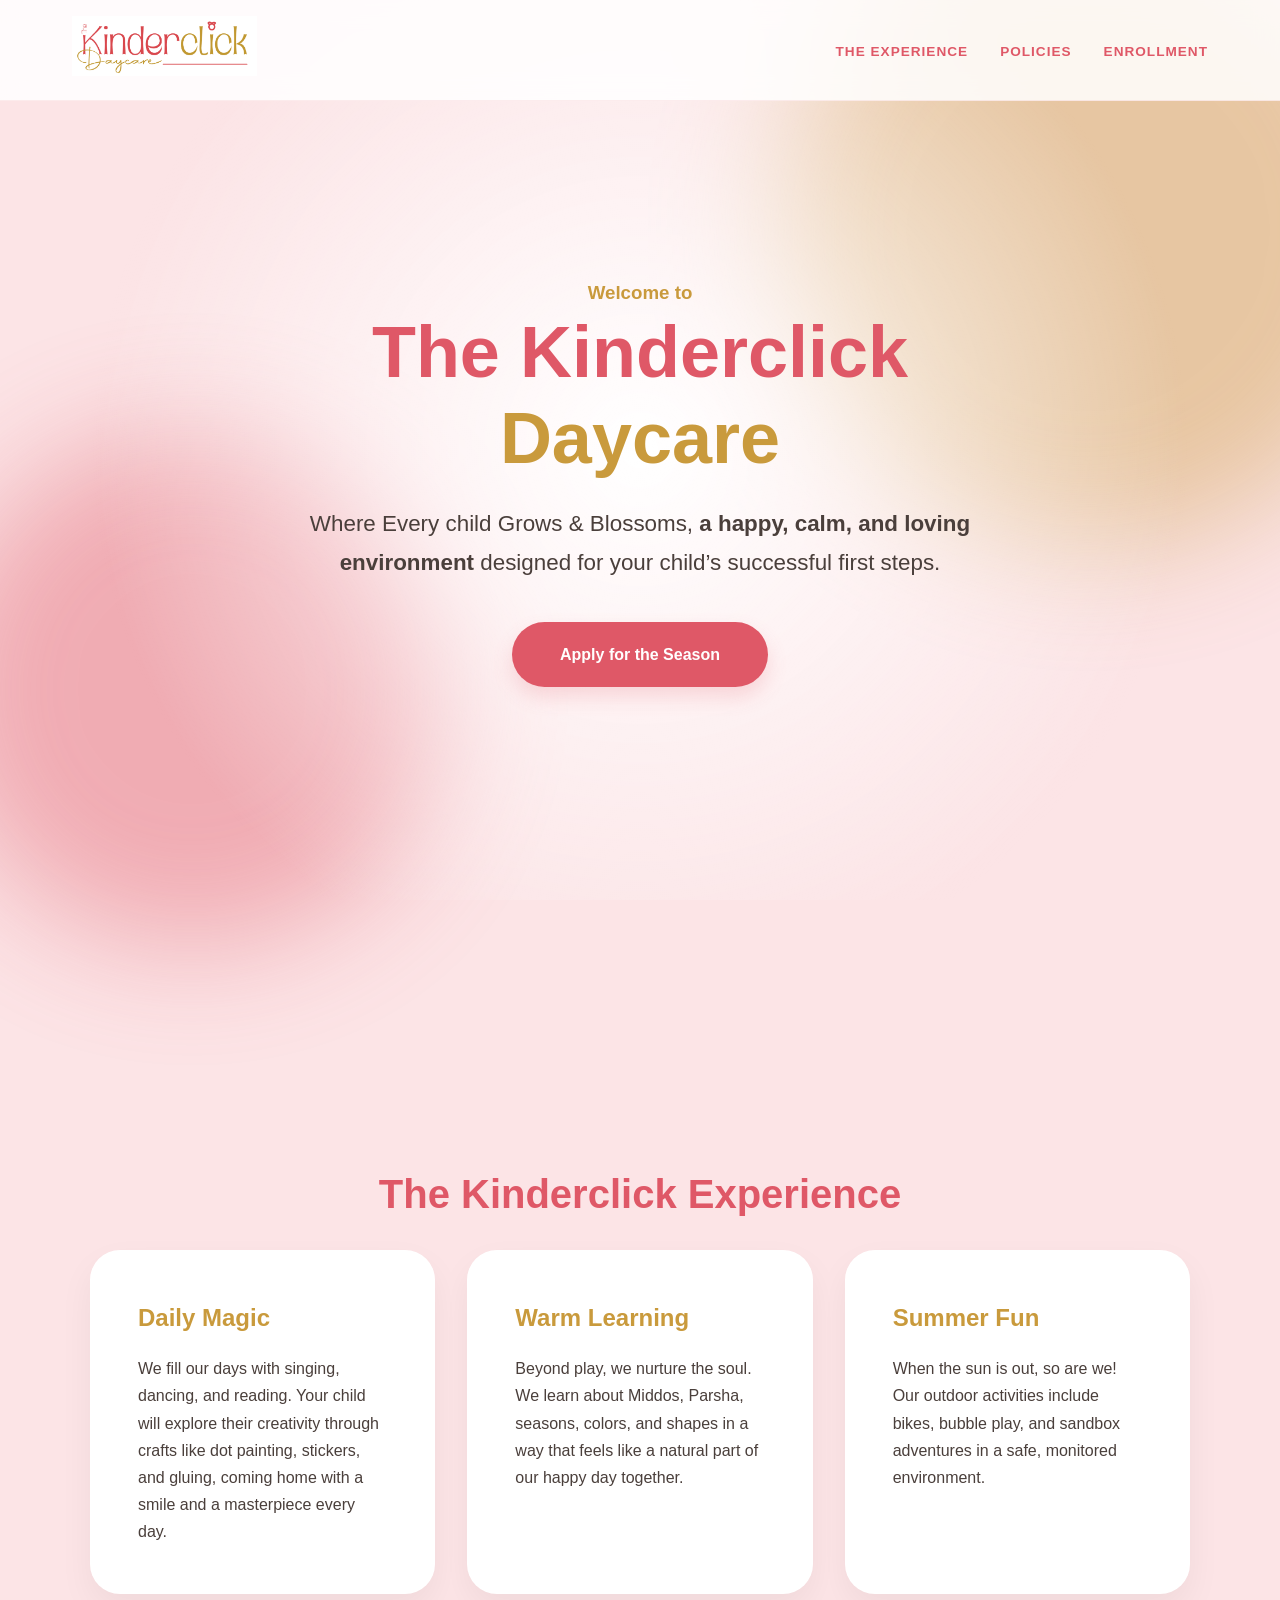
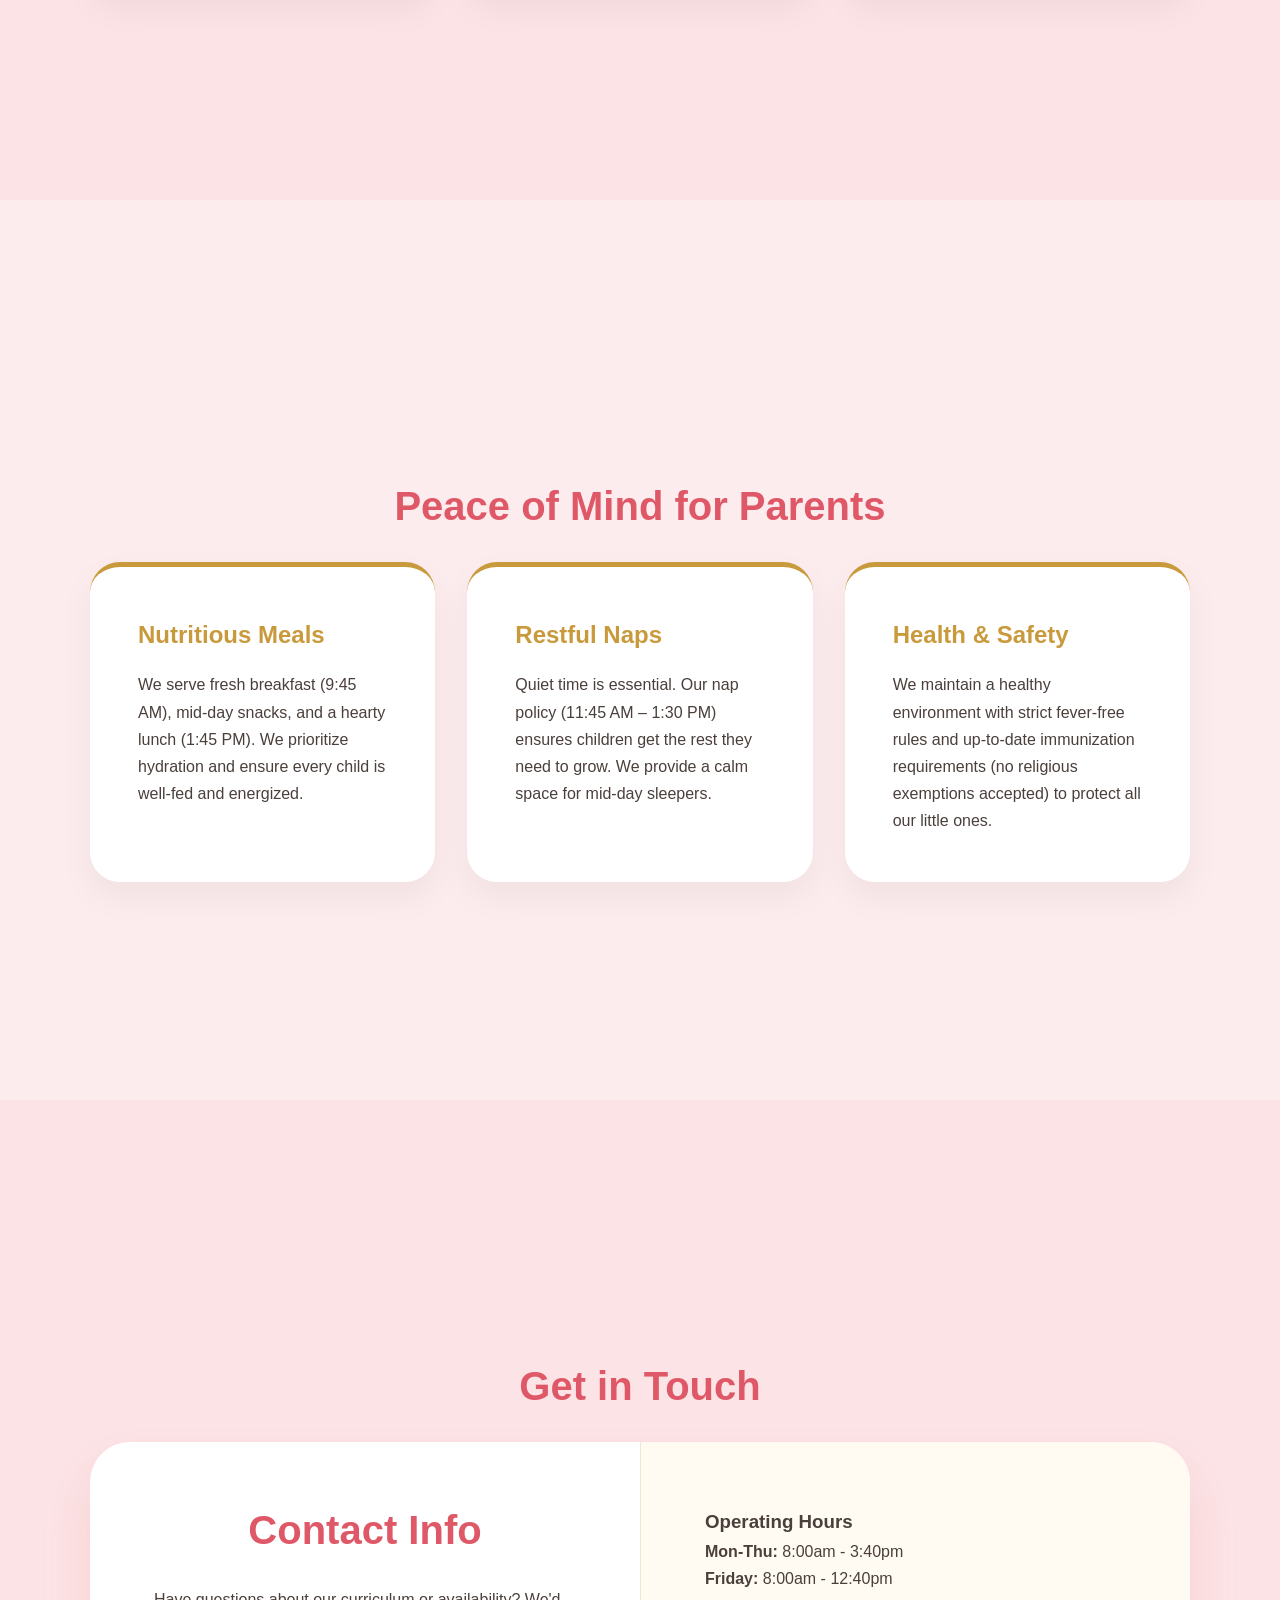
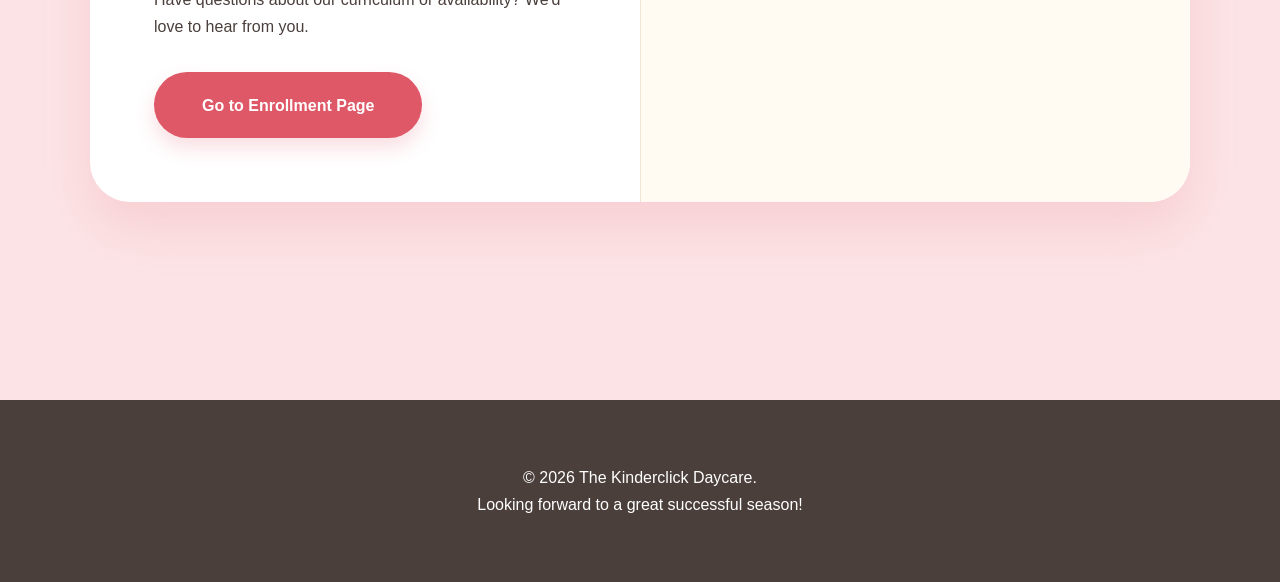
==== index.html @ 05bedb03 "Refactor index.html with logo animation and styles" ====
<!DOCTYPE html>
<html lang="en">
<head>
    <meta charset="UTF-8">
    <meta name="viewport" content="width=device-width, initial-scale=1.0">
    <title>The Kinderclick Daycare | Where Every Child Blossoms</title>
    <link rel="icon" type="image/png" href="favicon.png">
    <style>
        :root {
            --primary-pink: #fce4e6;
            --accent-red: #df5867;
            --brand-gold: #c99a3c;
            --deep-brown: #4a3f3b;
            --white: #ffffff;
            --glass: rgba(255, 255, 255, 0.85);
        }

        * {
            box-sizing: border-box;
            margin: 0;
            padding: 0;
            font-family: 'Segoe UI', Tahoma, Geneva, Verdana, sans-serif;
        }

        html { scroll-behavior: smooth; }

        body {
            background-color: var(--primary-pink);
            color: var(--deep-brown);
            line-height: 1.7;
        }

        .bg-ornament {
            position: fixed;
            z-index: -1;
            opacity: 0.4;
            filter: blur(60px);
        }
        .ornament-1 { width: 50vw; height: 50vw; background: var(--brand-gold); top: -10%; right: -10%; border-radius: 50%; }
        .ornament-2 { width: 40vw; height: 40vw; background: var(--accent-red); bottom: -5%; left: -5%; border-radius: 50%; }

        header {
            position: fixed;
            top: 0;
            width: 100%;
            background: var(--glass);
            backdrop-filter: blur(12px);
            z-index: 1000;
            border-bottom: 1px solid rgba(223, 88, 103, 0.1);
        }

        .nav-content {
            max-width: 1200px;
            margin: 0 auto;
            padding: 1rem 2rem;
            display: flex;
            justify-content: space-between;
            align-items: center;
        }

        /* --- LOGO ANIMATION --- */
        .logo-placeholder img { 
            height: 60px; 
            /* Applies the continuous floating animation */
            animation: gentleFloat 4s ease-in-out infinite;
            transition: transform 0.3s ease;
        }

        /* Adds a playful little pop and tilt when hovered */
        .logo-placeholder img:hover {
            transform: scale(1.1) rotate(-5deg);
            /* Pauses the float animation while hovered so the transform takes over */
            animation-play-state: paused; 
        }

        /* Defines the floating movement */
        @keyframes gentleFloat {
            0% { transform: translateY(0px); }
            50% { transform: translateY(-6px); }
            100% { transform: translateY(0px); }
        }

        nav ul {
            display: flex;
            list-style: none;
            gap: 2rem;
        }

        nav a {
            text-decoration: none;
            color: var(--accent-red);
            font-weight: 700;
            font-size: 0.85rem;
            text-transform: uppercase;
            letter-spacing: 1px;
        }

        section {
            min-height: 100vh;
            padding: 8rem 2rem 4rem;
            display: flex;
            align-items: center;
        }

        .container {
            max-width: 1100px;
            margin: 0 auto;
            width: 100%;
        }

        h1, h2 { color: var(--accent-red); line-height: 1.2; }
        h1 { font-size: clamp(2.5rem, 7vw, 4.5rem); margin-bottom: 1.5rem; }
        h2 { font-size: 2.5rem; margin-bottom: 2rem; text-align: center; }
        
        .highlight { color: var(--brand-gold); }

        .hero { text-align: center; background: radial-gradient(circle, var(--white) 0%, transparent 70%); }
        .hero p { font-size: 1.4rem; max-width: 800px; margin: 0 auto 2.5rem; font-weight: 300; }

        .grid {
            display: grid;
            grid-template-columns: repeat(auto-fit, minmax(300px, 1fr));
            gap: 2rem;
        }

        .feature-card {
            background: var(--white);
            padding: 3rem;
            border-radius: 30px;
            box-shadow: 0 15px 35px rgba(0,0,0,0.05);
            transition: 0.3s;
        }

        .feature-card:hover { transform: translateY(-10px); }
        .feature-card h3 { color: var(--brand-gold); margin-bottom: 1rem; font-size: 1.5rem; }

        .contact-wrapper {
            background: var(--white);
            border-radius: 40px;
            overflow: hidden;
            display: grid;
            grid-template-columns: 1fr 1fr;
            box-shadow: 0 25px 50px rgba(223, 88, 103, 0.15);
        }

        .contact-info { padding: 4rem; }
        .schedule-side { background: #fffbf2; padding: 4rem; border-left: 1px solid #f0e6d2; }

        .btn {
            background: var(--accent-red);
            color: white;
            padding: 1.2rem 3rem;
            border-radius: 50px;
            text-decoration: none;
            font-weight: bold;
            display: inline-block;
            transition: 0.3s;
            border: none;
            cursor: pointer;
            box-shadow: 0 10px 20px rgba(223, 88, 103, 0.2);
        }

        .btn:hover { background: var(--brand-gold); transform: translateY(-3px); }

        footer { text-align: center; padding: 4rem; background: var(--deep-brown); color: white; }

        @media (max-width: 900px) {
            .contact-wrapper { grid-template-columns: 1fr; }
            section { padding-top: 6rem; }
        }
    </style>
</head>
<body>

    <div class="bg-ornament ornament-1"></div>
    <div class="bg-ornament ornament-2"></div>

    <header>
        <div class="nav-content">
            <div class="logo-placeholder">
                <img src="logo.png" alt="Kinderclick Logo">
            </div>
            <nav>
                <ul>
                    <li><a href="#about">The Experience</a></li>
                    <li><a href="#policies">Policies</a></li>
                    <li><a href="Full.html">Enrollment</a></li>
                </ul>
            </nav>
        </div>
    </header>

    <section class="hero">
        <div class="container">
            <h3><span class="highlight">Welcome to </span><br></h3><h1>The Kinderclick <br><span class="highlight">Daycare</span></h1>
            <p>Where Every child Grows & Blossoms, <strong>a happy, calm, and loving environment</strong> designed for your child’s successful first steps.</p>
            <a href="Full.html" class="btn">Apply for the Season</a>
        </div>
    </section>

    <section id="about">
        <div class="container">
            <h2>The Kinderclick Experience</h2>
            <div class="grid">
                <div class="feature-card">
                    <h3>Daily Magic</h3>
                    <p>We fill our days with singing, dancing, and reading. Your child will explore their creativity through crafts like dot painting, stickers, and gluing, coming home with a smile and a masterpiece every day.</p>
                </div>
                <div class="feature-card">
                    <h3>Warm Learning</h3>
                    <p>Beyond play, we nurture the soul. We learn about Middos, Parsha, seasons, colors, and shapes in a way that feels like a natural part of our happy day together.</p>
                </div>
                <div class="feature-card">
                    <h3>Summer Fun</h3>
                    <p>When the sun is out, so are we! Our outdoor activities include bikes, bubble play, and sandbox adventures in a safe, monitored environment.</p>
                </div>
            </div>
        </div>
    </section>

    <section id="policies" style="background: rgba(255,255,255,0.3);">
        <div class="container">
            <h2>Peace of Mind for Parents</h2>
            <div class="grid">
                <div class="feature-card" style="border-top: 5px solid var(--brand-gold);">
                    <h3>Nutritious Meals</h3>
                    <p>We serve fresh breakfast (9:45 AM), mid-day snacks, and a hearty lunch (1:45 PM). We prioritize hydration and ensure every child is well-fed and energized.</p>
                </div>
                <div class="feature-card" style="border-top: 5px solid var(--brand-gold);">
                    <h3>Restful Naps</h3>
                    <p>Quiet time is essential. Our nap policy (11:45 AM – 1:30 PM) ensures children get the rest they need to grow. We provide a calm space for mid-day sleepers.</p>
                </div>
                <div class="feature-card" style="border-top: 5px solid var(--brand-gold);">
                    <h3>Health & Safety</h3>
                    <p>We maintain a healthy environment with strict fever-free rules and up-to-date immunization requirements (no religious exemptions accepted) to protect all our little ones.</p>
                </div>
            </div>
        </div>
    </section>

    <section id="contact">
        <div class="container">
	    <h2>Get in Touch</h2>
            <div class="contact-wrapper">
                <div class="contact-info">
                    <h2>Contact Info</h2>
                    <p style="margin-bottom: 2rem;">Have questions about our curriculum or availability? We'd love to hear from you.</p>
                    <!-- <p><strong>Provider:</strong> Breindy Friedman</p>
                    <p><strong>Location:</strong> Please contact for address details.</p> -->
                    <p style="margin-top: 2rem;">
                        <a href="Full.html" class="btn">Go to Enrollment Page</a>
                    </p>
                </div>
                <div class="schedule-side">
                    <h3>Operating Hours</h3>
                    <p><strong>Mon-Thu:</strong> 8:00am - 3:40pm</p>
                    <p><strong>Friday:</strong> 8:00am - 12:40pm</p>
                    
                    <!-- <div style="margin-top: 3rem; border-top: 2px dashed var(--primary-pink); padding-top: 2rem;">
                        <h3>Registration Links</h3>
                        <p style="font-size: 0.9rem; margin-bottom: 1.5rem;">Ready to join? You can download our full policy handbook or proceed to our digital enrollment portal.</p>
                        <a href="OCFS-LDSS-0792.pdf" download="Kinderclick_Enrollment.pdf" class="btn" style="background: var(--brand-gold); padding: 0.8rem 1.5rem;">Download PDF</a> -->
                    </div>
                </div>
            </div>
        </div>
    </section>

    <footer>
        <p>&copy; 2026 The Kinderclick Daycare. <br>Looking forward to a great successful season!</p>
    </footer>
</body>
</html>
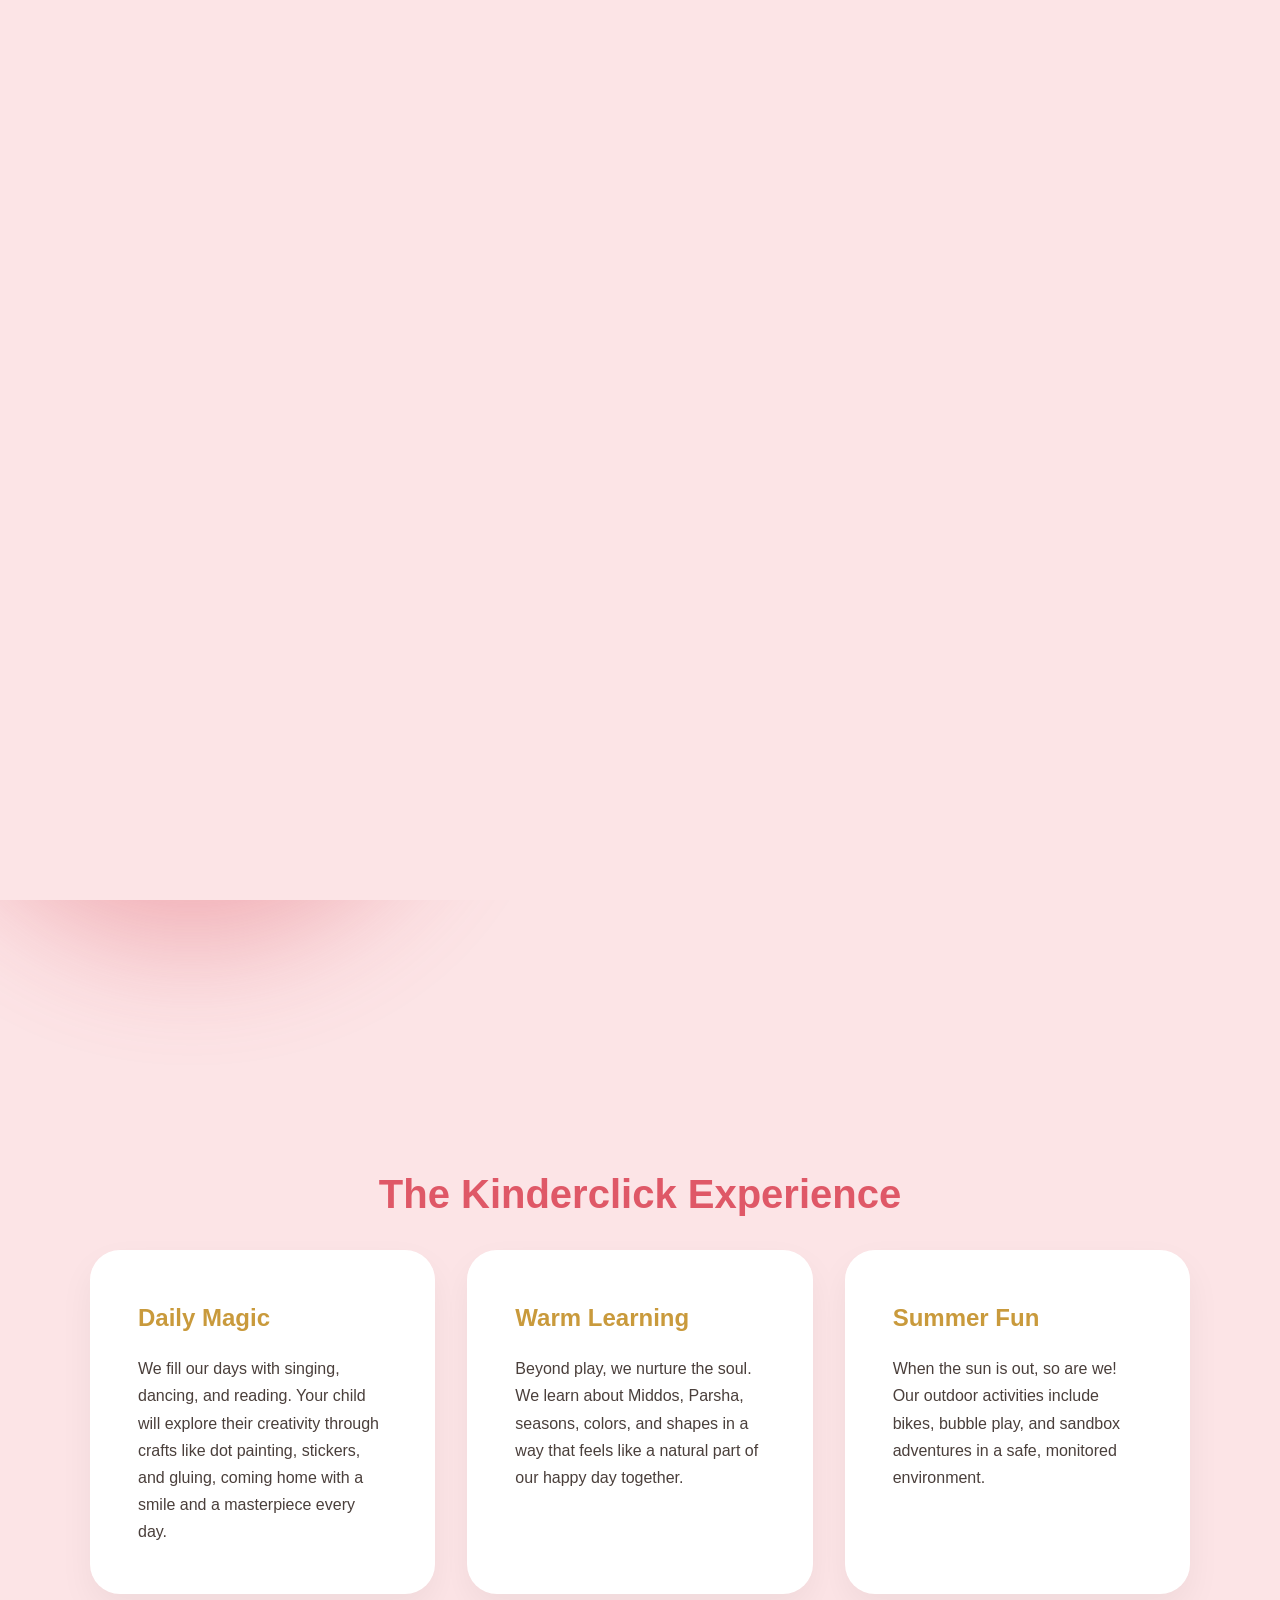
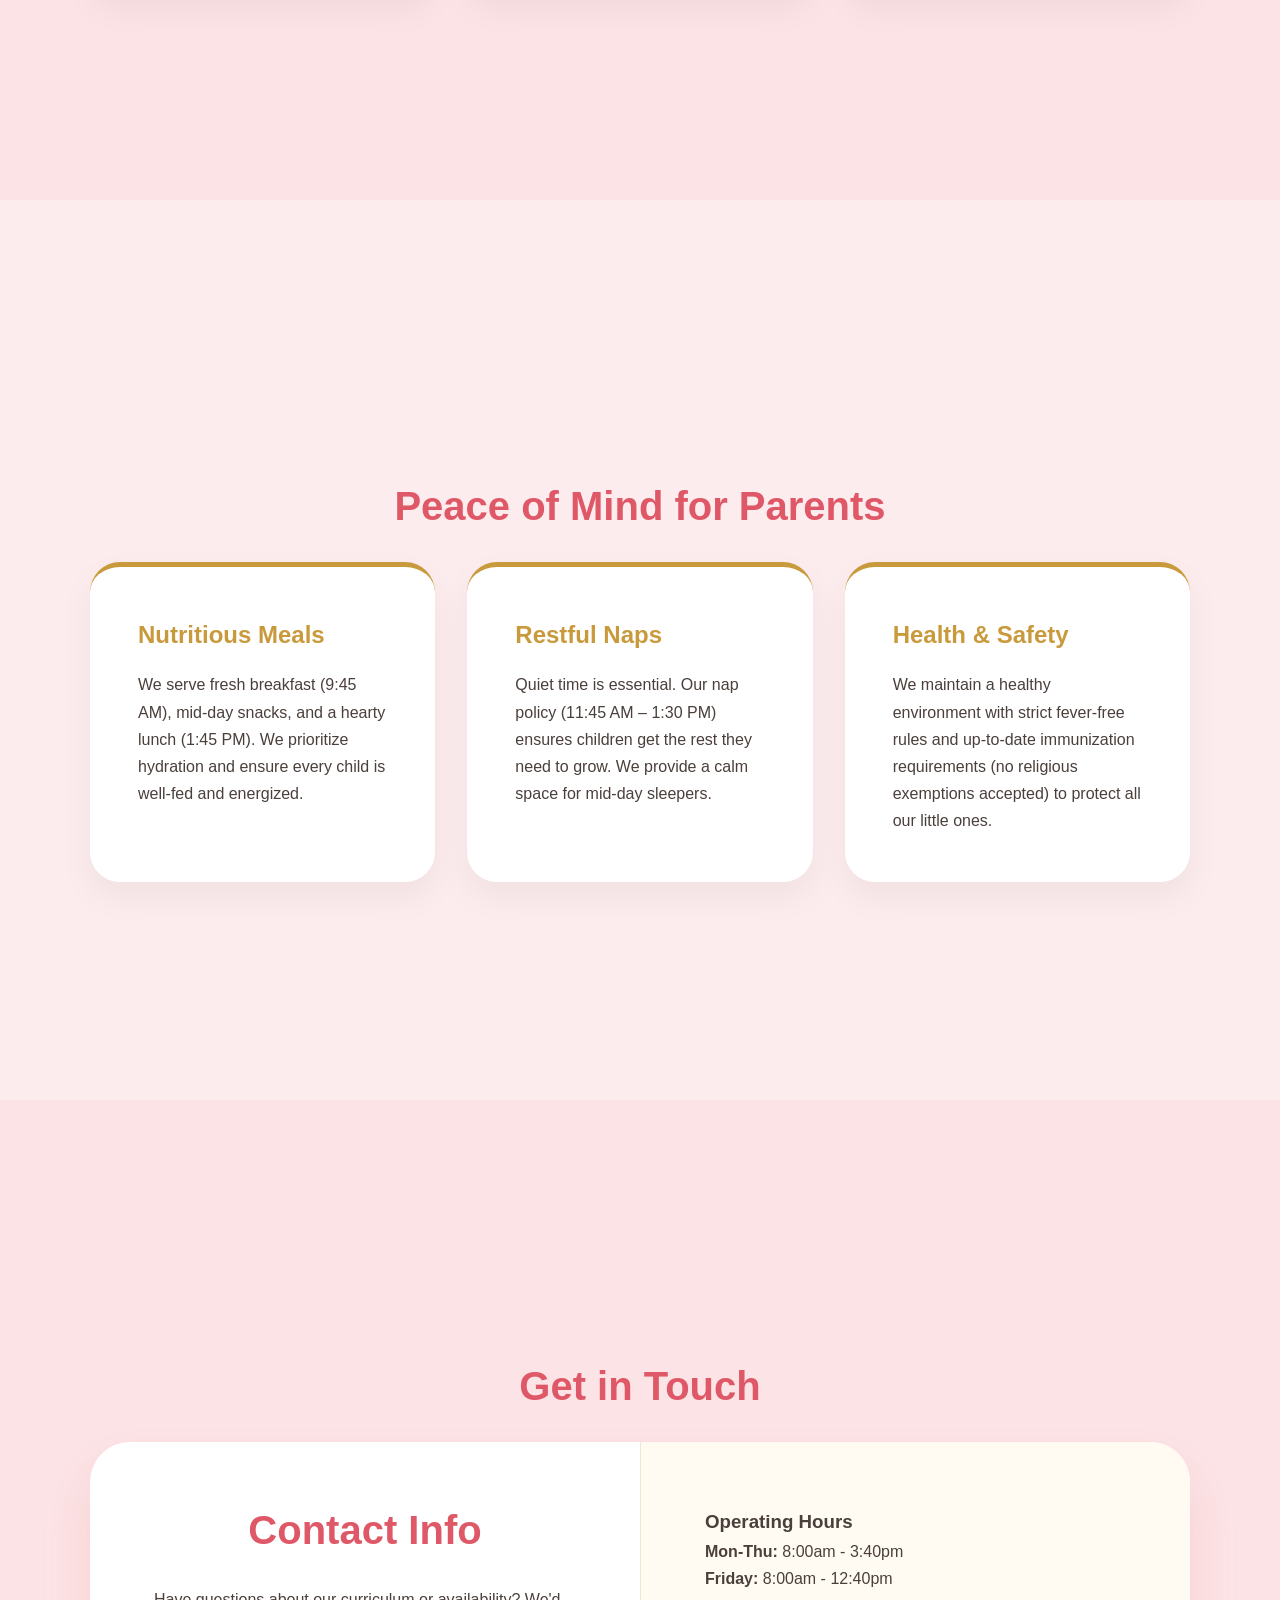
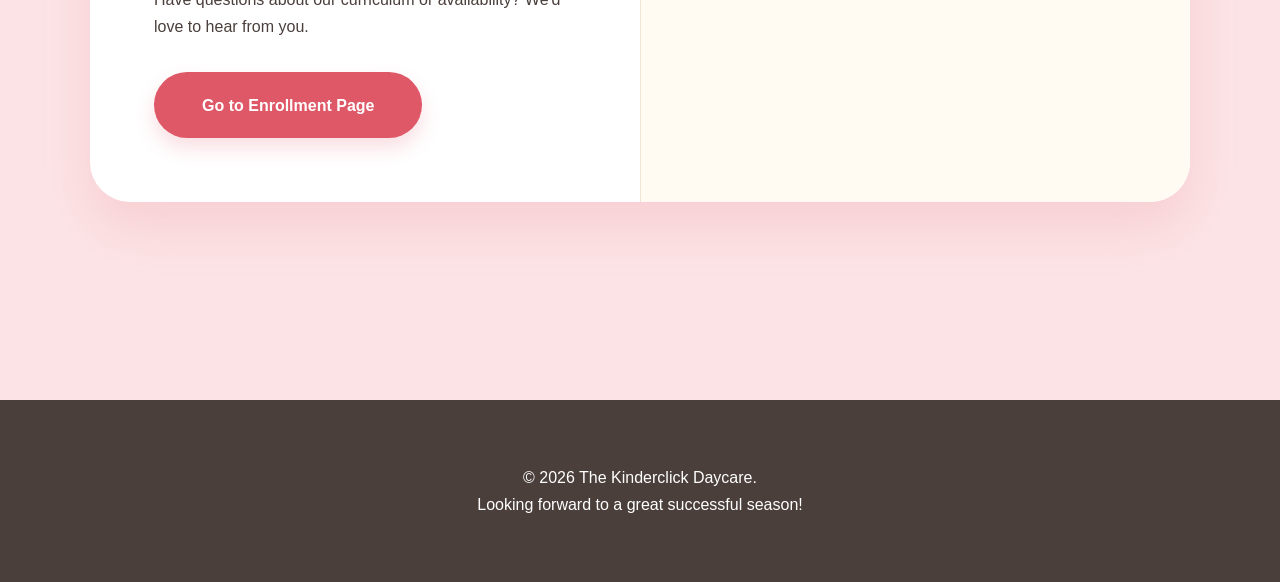
==== commit 3a57881c: "Implement site loader with animation Added a site loader with animation and styles." ====
--- a/index.html
+++ b/index.html
@@ -6,6 +6,52 @@
     <title>The Kinderclick Daycare | Where Every Child Blossoms</title>
     <link rel="icon" type="image/png" href="favicon.png">
     <style>
+		/* --- SITE LOADER STYLES --- */
+        #site-loader {
+            position: fixed;
+            top: 0;
+            left: 0;
+            width: 100%;
+            height: 100%;
+            background: var(--primary-pink); /* Covers the screen in your primary brand color */
+            z-index: 99999; /* Keeps it above everything else */
+            transition: opacity 0.6s ease;
+        }
+
+        #loader-logo {
+            position: absolute;
+            top: 50%;
+            left: 50%;
+            height: 140px;
+            transform: translate(-50%, -50%);
+            /* Triggers the spin and fly animation */
+            animation: spinAndFly 2s cubic-bezier(0.77, 0, 0.175, 1) forwards;
+        }
+
+        @keyframes spinAndFly {
+            0% {
+                top: 50%;
+                left: 50%;
+                transform: translate(-50%, -50%) rotate(0deg);
+                height: 140px;
+            }
+            50% {
+                /* Completes the 360 circle in the center of the screen */
+                top: 50%;
+                left: 50%;
+                transform: translate(-50%, -50%) rotate(360deg);
+                height: 140px;
+                opacity: 1;
+            }
+            100% {
+                /* Flies to the top ribbon and shrinks to match the actual logo size */
+                top: 40px;
+                left: 10vw; /* Navigates towards the flexbox alignment of your header */
+                transform: translate(-50%, -50%) rotate(360deg);
+                height: 60px;
+                opacity: 0; /* Fades out smoothly as it lands */
+            }
+        }
         :root {
             --primary-pink: #fce4e6;
             --accent-red: #df5867;
@@ -171,6 +217,10 @@
     </style>
 </head>
 <body>
+	<!-- --- SITE PRELOADER --- -->
+    <div id="site-loader">
+        <img src="logo.png" alt="Kinderclick Loader" id="loader-logo">
+    </div>
 
     <div class="bg-ornament ornament-1"></div>
     <div class="bg-ornament ornament-2"></div>
@@ -269,5 +319,19 @@
     <footer>
         <p>&copy; 2026 The Kinderclick Daycare. <br>Looking forward to a great successful season!</p>
     </footer>
+	<script>
+        // Removes the preloader once the logo animation finishes
+        window.addEventListener('load', function() {
+            setTimeout(function() {
+                const loader = document.getElementById('site-loader');
+                loader.style.opacity = '0'; // Fades out the pink background
+                
+                // Removes the element from the page completely so links remain clickable
+                setTimeout(() => {
+                    loader.style.display = 'none';
+                }, 600);
+            }, 1900); // Triggers right as the logo lands in the ribbon
+        });
+    </script>
 </body>
 </html>
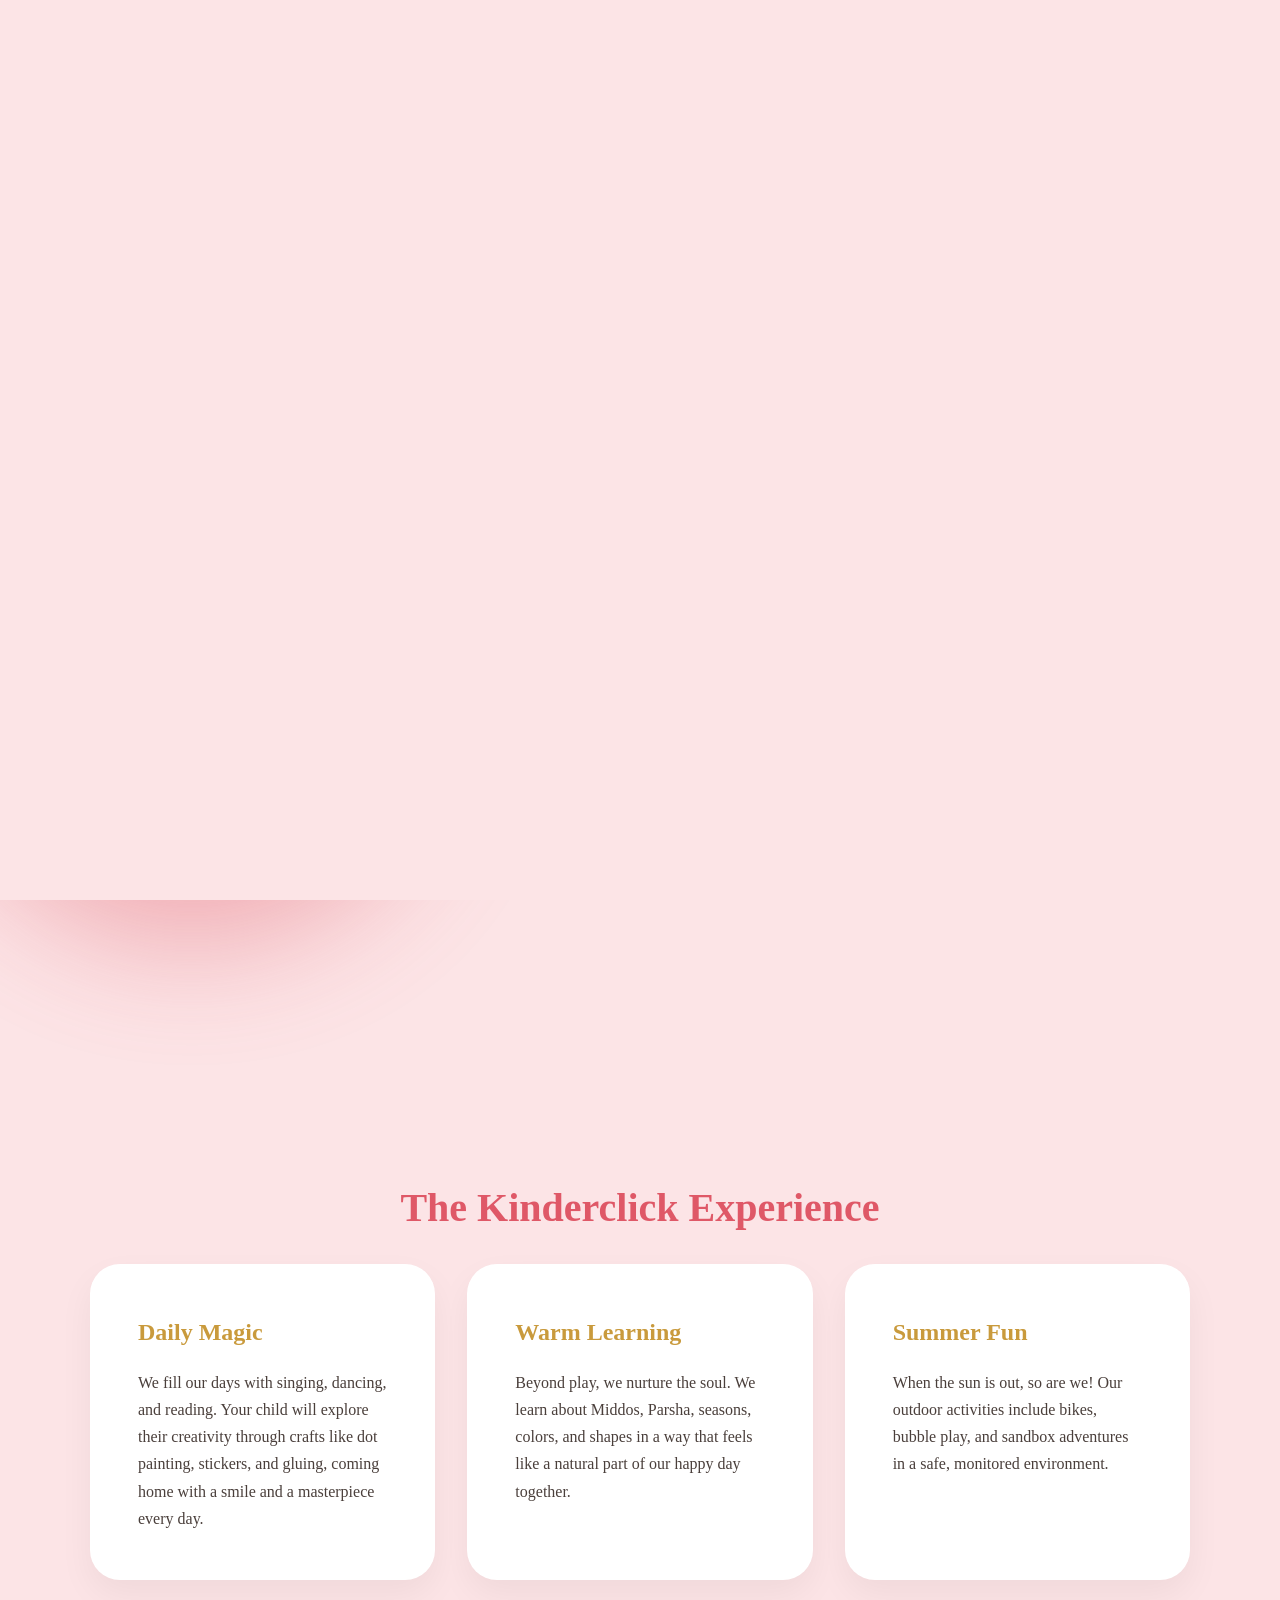
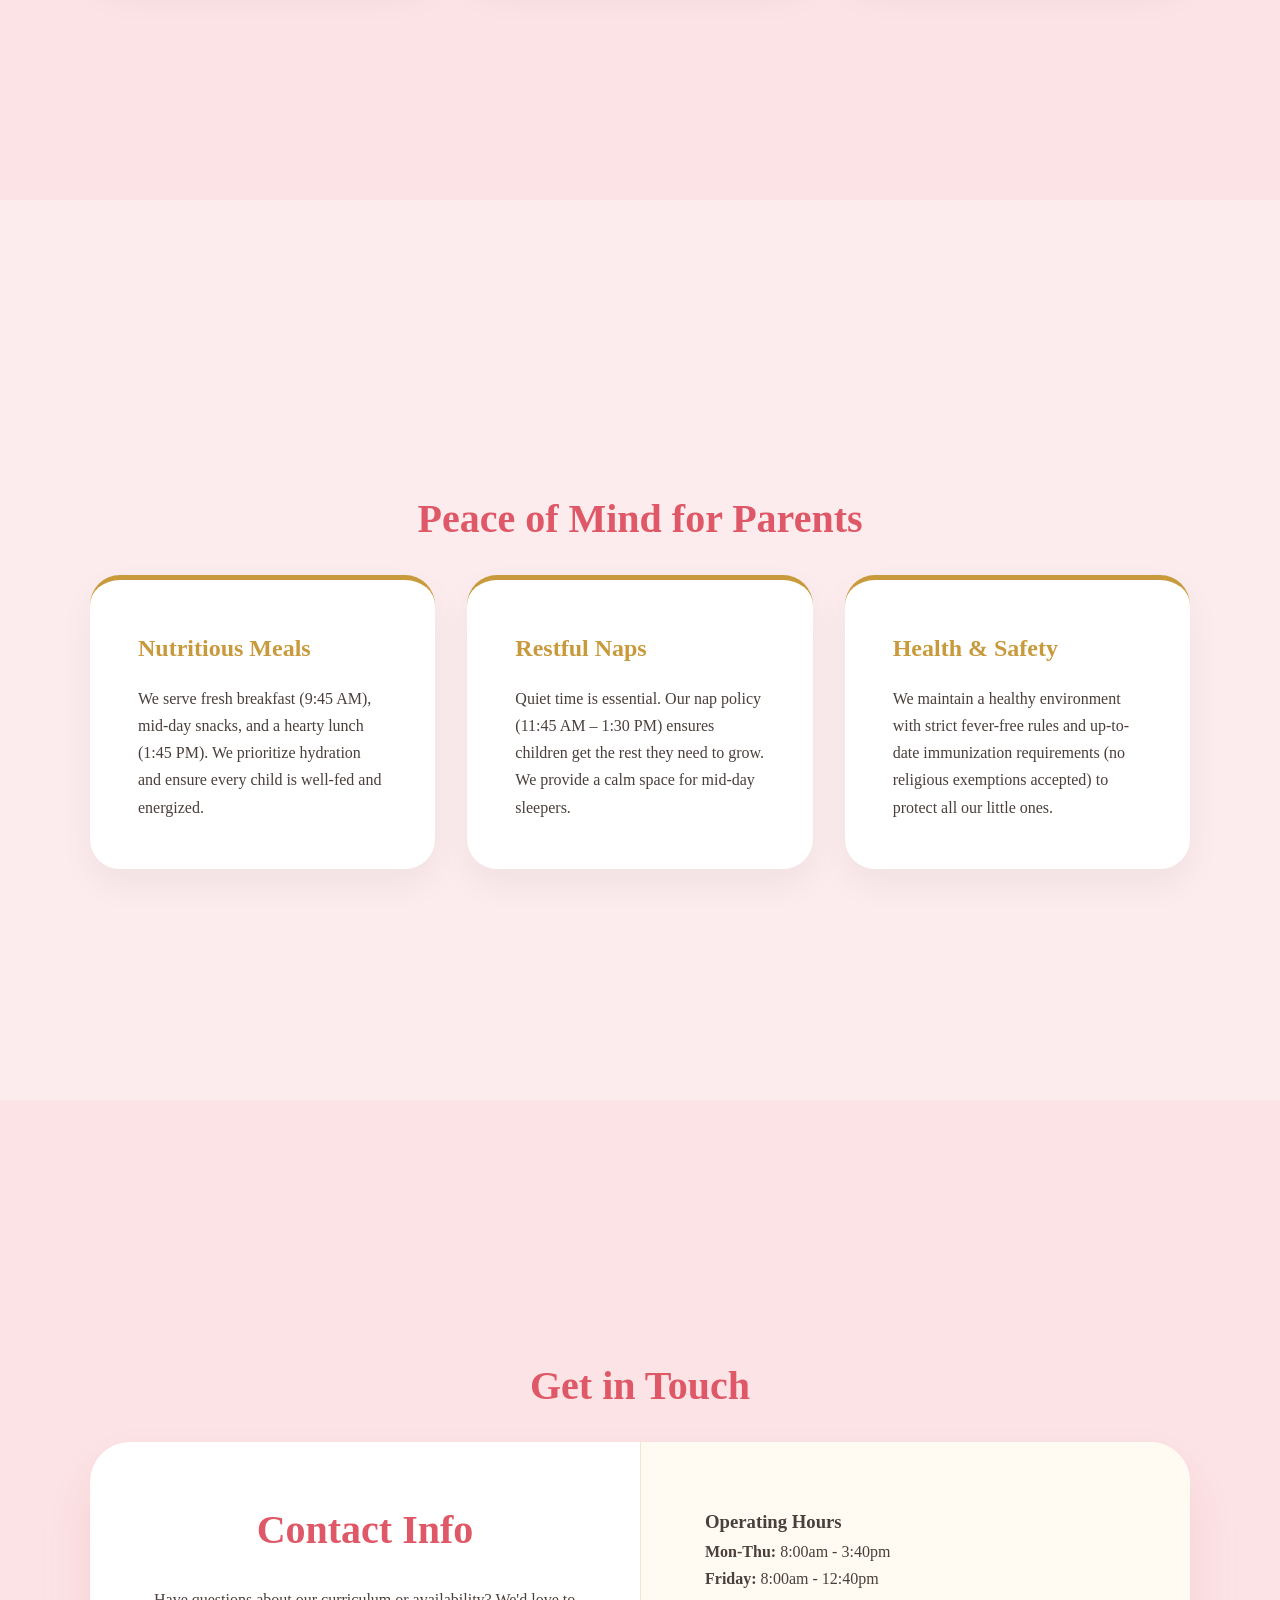
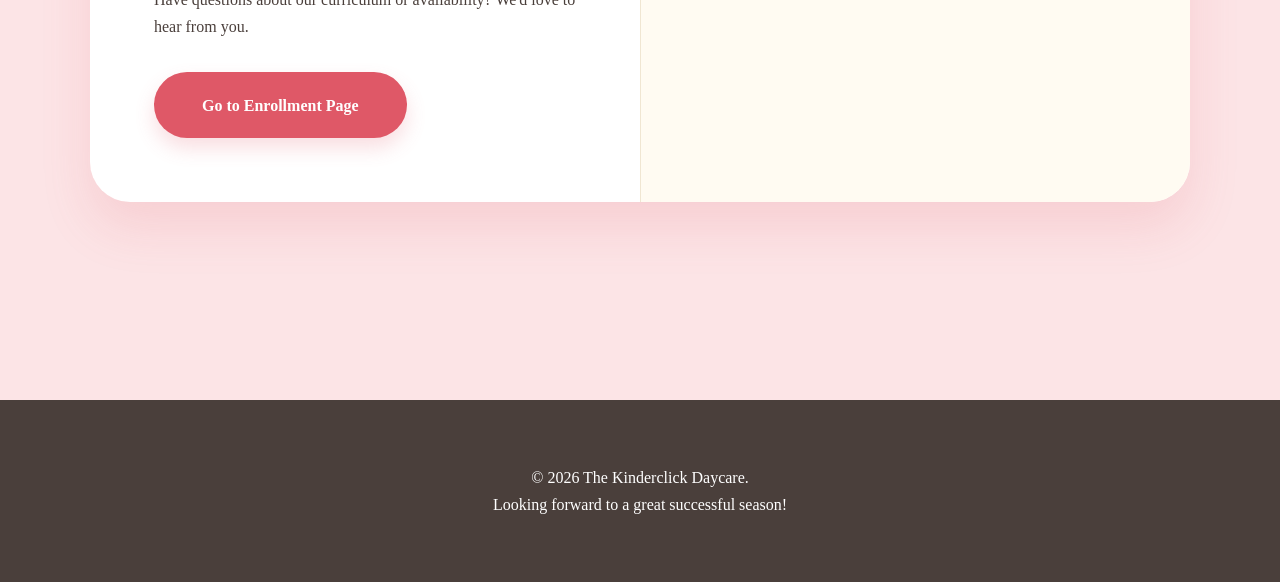
==== commit 9bd9fd75: "linked index.html to fonts.css" ====
--- a/index.html
+++ b/index.html
@@ -65,7 +65,7 @@
             box-sizing: border-box;
             margin: 0;
             padding: 0;
-            font-family: 'Segoe UI', Tahoma, Geneva, Verdana, sans-serif;
+            /* font-family: 'Segoe UI', Tahoma, Geneva, Verdana, sans-serif; */
         }
 
         html { scroll-behavior: smooth; }
@@ -215,6 +215,8 @@
             section { padding-top: 6rem; }
         }
     </style>
+	<!-- Link to your global font styles -->
+	<link rel="stylesheet" href="fonts.css">
 </head>
 <body>
 	<!-- --- SITE PRELOADER --- -->
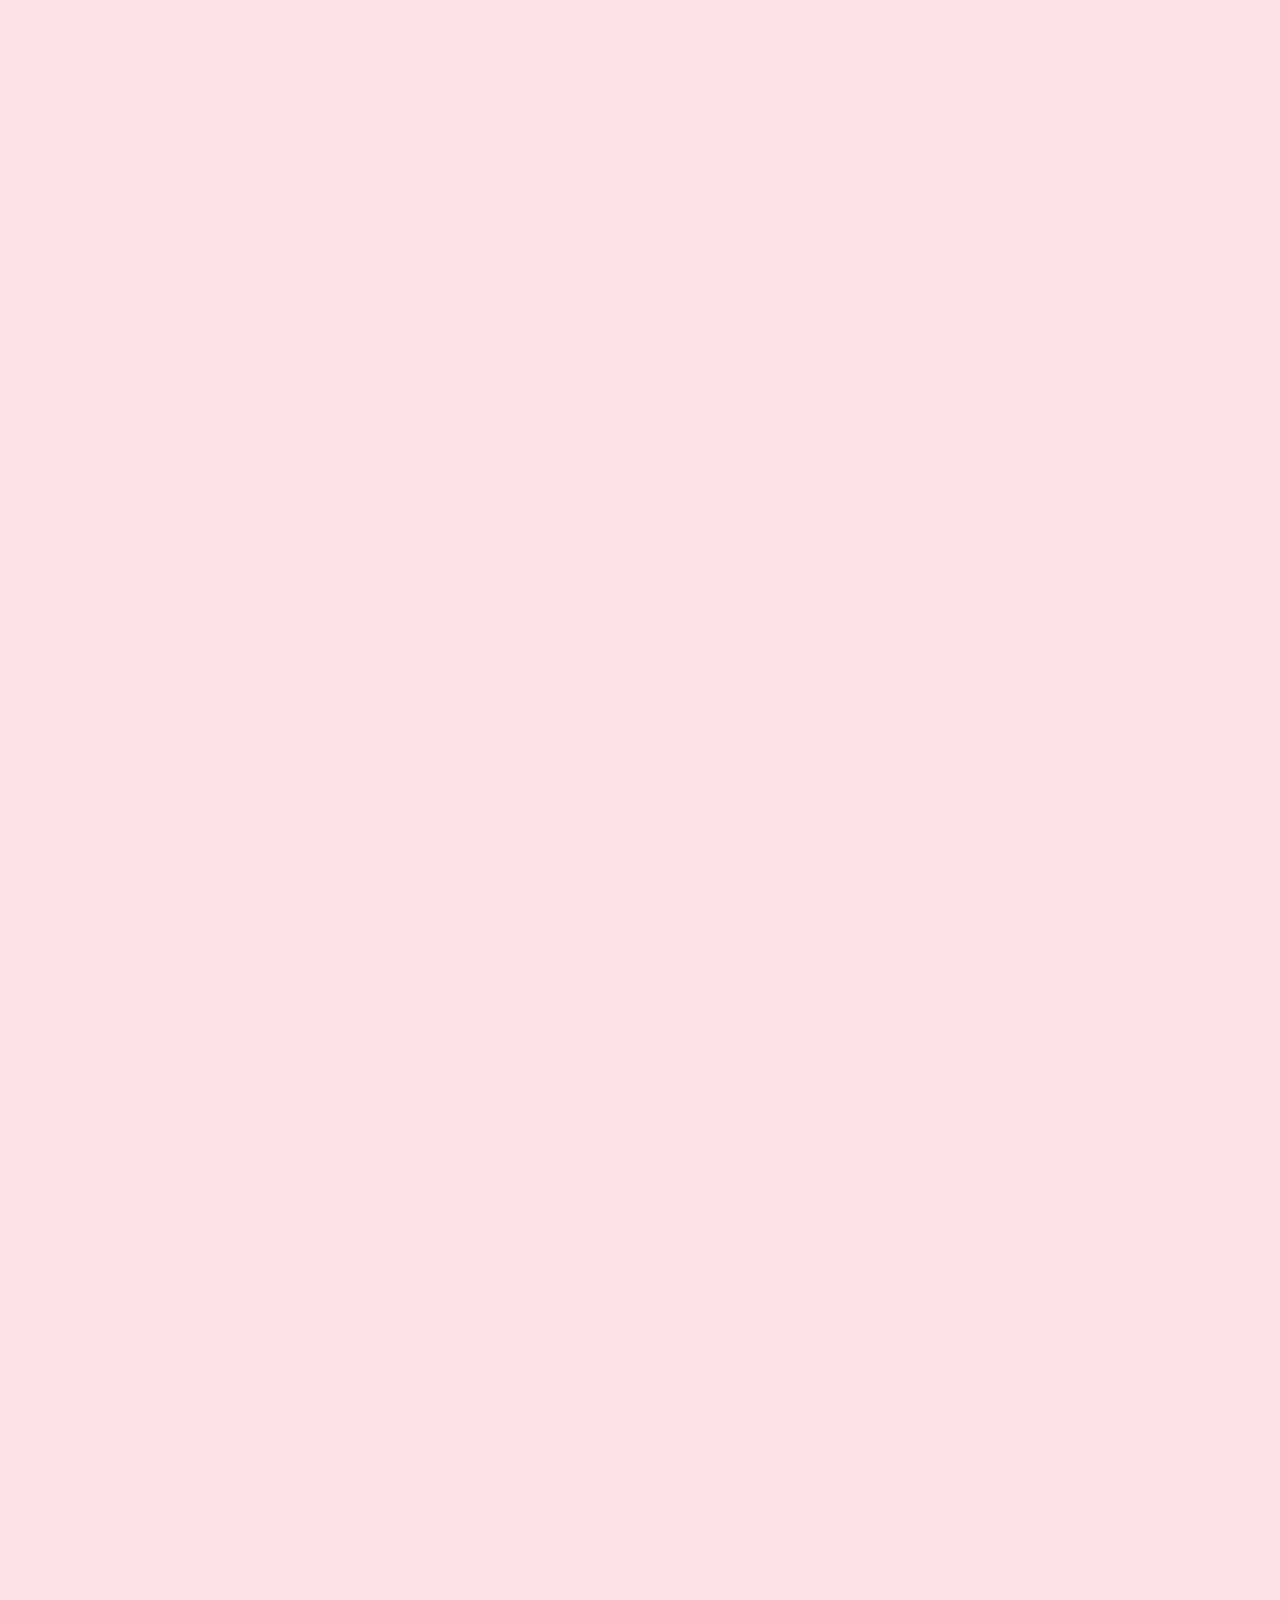
==== commit a5028513: "Added glowing main page" ====
--- a/index.html
+++ b/index.html
@@ -214,12 +214,484 @@
             .contact-wrapper { grid-template-columns: 1fr; }
             section { padding-top: 6rem; }
         }
+		/* --- ANIMATED HERO ELEMENTS --- */
+        /* Initially hide the text so they can fade in elegantly after the loader */
+        .hero h1, 
+        .hero p, 
+        .hero .btn {
+            opacity: 0;
+            animation: fadeInUp 1.2s cubic-bezier(0.25, 0.46, 0.45, 0.94) forwards;
+        }
+
+        /* Staggered delays so they appear one after the other (allowing 2s for loader) */
+        .hero h1 { animation-delay: 2.1s; }
+        .hero p  { animation-delay: 2.4s; }
+        .hero .btn { animation-delay: 2.7s; }
+
+        /* The gentle slide-up effect */
+        @keyframes fadeInUp {
+            from {
+                opacity: 0;
+                transform: translateY(30px);
+            }
+            to {
+                opacity: 1;
+                transform: translateY(0);
+            }
+        }
+
+        /* --- GROW & BLOSSOM TEXT EFFECT --- */
+        .highlight {
+            display: inline-block;
+            color: var(--brand-gold);
+            animation: textBlossom 3s ease-in-out infinite alternate;
+            transform-origin: center;
+        }
+
+        @keyframes textBlossom {
+            0% { transform: scale(1); filter: drop-shadow(0 0 0px rgba(201,154,60,0)); }
+            100% { transform: scale(1.03) rotate(1deg); filter: drop-shadow(0 4px 10px rgba(201,154,60,0.15)); }
+        }
+
+        /* --- FLOATING BACKGROUND PARTICLES --- */
+        .hero-particles {
+            position: absolute;
+            width: 100%;
+            height: 100%;
+            top: 0;
+            left: 0;
+            overflow: hidden;
+            z-index: -1;
+            pointer-events: none;
+        }
+
+        .bubble {
+            position: absolute;
+            background: rgba(255, 255, 255, 0.6);
+            border-radius: 50%;
+            animation: floatBubble 8s infinite linear;
+            bottom: -50px;
+        }
+
+        /* Varied particle sizes and positions */
+        .bubble:nth-child(1) { left: 15%; width: 40px; height: 40px; animation-duration: 9s; animation-delay: 2s; background: rgba(239, 88, 103, 0.15); }
+        .bubble:nth-child(2) { left: 35%; width: 20px; height: 20px; animation-duration: 7s; animation-delay: 4s; }
+        .bubble:nth-child(3) { left: 75%; width: 50px; height: 50px; animation-duration: 11s; animation-delay: 1s; background: rgba(201, 154, 60, 0.1); }
+        .bubble:nth-child(4) { left: 85%; width: 30px; height: 30px; animation-duration: 8s; animation-delay: 3s; }
+
+        @keyframes floatBubble {
+            0% { transform: translateY(0) scale(1); opacity: 0; }
+            10% { opacity: 1; }
+            90% { opacity: 1; }
+            100% { transform: translateY(-80vh) scale(1.2); opacity: 0; }
+        }
+
+        /* Continuous gentle pulse for the CTA button to invite clicks */
+        .hero .btn {
+            animation: pulseBtn 2s infinite alternate;
+            animation-delay: 3.5s; /* Starts pulsing after it completely fades in */
+        }
+
+        @keyframes pulseBtn {
+            0% { box-shadow: 0 10px 20px rgba(223, 88, 103, 0.2); }
+            100% { box-shadow: 0 15px 30px rgba(223, 88, 103, 0.45); transform: translateY(-2px); }
+        }
     </style>
 	<!-- Link to your global font styles -->
 	<link rel="stylesheet" href="fonts.css">
 </head>
 <body>
 	<!-- --- SITE PRELOADER --- -->
+    <div id="site-loader">
+        <img src="logo.png" alt="Kinderclick Loader" id="loader-logo">
+    </div>
+
+    <div class="bg-ornament ornament-1"></div>
+    <div class="bg-ornament ornament-2"></div>
+
+    <header>
+        <div class="nav-content">
+            <div class="logo-placeholder">
+                <img src="logo.png" alt="Kinderclick Logo">
+            </div>
+            <nav>
+                <ul>
+                    <li><a href="#about">The Experience</a></li>
+                    <li><a href="#policies">Policies</a></li>
+                    <li><a href="Full.html">Enrollment<<!DOCTYPE html>
+<html lang="en">
+<head>
+    <meta charset="UTF-8">
+    <meta name="viewport" content="width=device-width, initial-scale=1.0">
+    <title>The Kinderclick Daycare | Where Every Child Blossoms</title>
+    <link rel="icon" type="image/png" href="favicon.png">
+    <style>
+        /* --- SITE LOADER STYLES --- */
+        #site-loader {
+            position: fixed;
+            top: 0;
+            left: 0;
+            width: 100%;
+            height: 100%;
+            background: var(--primary-pink); /* Covers the screen in your primary brand color */
+            z-index: 99999; /* Keeps it above everything else */
+            transition: opacity 0.6s ease;
+        }
+
+        #loader-logo {
+            position: absolute;
+            top: 50%;
+            left: 50%;
+            height: 140px;
+            transform: translate(-50%, -50%);
+            /* Triggers the spin and fly animation */
+            animation: spinAndFly 2s cubic-bezier(0.77, 0, 0.175, 1) forwards;
+        }
+
+        @keyframes spinAndFly {
+            0% {
+                top: 50%;
+                left: 50%;
+                transform: translate(-50%, -50%) rotate(0deg);
+                height: 140px;
+            }
+            50% {
+                /* Completes the 360 circle in the center of the screen */
+                top: 50%;
+                left: 50%;
+                transform: translate(-50%, -50%) rotate(360deg);
+                height: 140px;
+                opacity: 1;
+            }
+            100% {
+                /* Flies to the top ribbon and shrinks to match the actual logo size */
+                top: 40px;
+                left: 10vw; /* Navigates towards the flexbox alignment of your header */
+                transform: translate(-50%, -50%) rotate(360deg);
+                height: 60px;
+                opacity: 0; /* Fades out smoothly as it lands */
+            }
+        }
+
+        :root {
+            --primary-pink: #fce4e6;
+            --accent-red: #df5867;
+            --brand-gold: #c99a3c;
+            --deep-brown: #4a3f3b;
+            --white: #ffffff;
+            --glass: rgba(255, 255, 255, 0.85);
+        }
+
+        * {
+            box-sizing: border-box;
+            margin: 0;
+            padding: 0;
+        }
+
+        html { scroll-behavior: smooth; }
+
+        body {
+            background-color: var(--primary-pink);
+            color: var(--deep-brown);
+            line-height: 1.7;
+        }
+
+        .bg-ornament {
+            position: fixed;
+            z-index: -1;
+            opacity: 0.4;
+            filter: blur(60px);
+        }
+        .ornament-1 { width: 50vw; height: 50vw; background: var(--brand-gold); top: -10%; right: -10%; border-radius: 50%; }
+        .ornament-2 { width: 40vw; height: 40vw; background: var(--accent-red); bottom: -5%; left: -5%; border-radius: 50%; }
+
+        header {
+            position: fixed;
+            top: 0;
+            width: 100%;
+            background: var(--glass);
+            backdrop-filter: blur(12px);
+            z-index: 1000;
+            border-bottom: 1px solid rgba(223, 88, 103, 0.1);
+        }
+
+        .nav-content {
+            max-width: 1200px;
+            margin: 0 auto;
+            padding: 1rem 2rem;
+            display: flex;
+            justify-content: space-between;
+            align-items: center;
+        }
+
+        /* --- LOGO ANIMATION --- */
+        .logo-placeholder img { 
+            height: 60px; 
+            /* Applies the continuous floating animation */
+            animation: gentleFloat 4s ease-in-out infinite;
+            transition: transform 0.3s ease;
+        }
+
+        /* Adds a playful little pop and tilt when hovered */
+        .logo-placeholder img:hover {
+            transform: scale(1.1) rotate(-5deg);
+            /* Pauses the float animation while hovered so the transform takes over */
+            animation-play-state: paused; 
+        }
+
+        /* Defines the floating movement */
+        @keyframes gentleFloat {
+            0% { transform: translateY(0px); }
+            50% { transform: translateY(-6px); }
+            100% { transform: translateY(0px); }
+        }
+
+        nav ul {
+            display: flex;
+            list-style: none;
+            gap: 2rem;
+        }
+
+        nav a {
+            text-decoration: none;
+            color: var(--accent-red);
+            font-weight: 700;
+            font-size: 0.85rem;
+            text-transform: uppercase;
+            letter-spacing: 1px;
+        }
+
+        section {
+            min-height: 100vh;
+            padding: 8rem 2rem 4rem;
+            display: flex;
+            align-items: center;
+        }
+
+        .container {
+            max-width: 1100px;
+            margin: 0 auto;
+            width: 100%;
+        }
+
+        h1, h2, h3 { color: var(--accent-red); line-height: 1.2; }
+        h1 { font-size: clamp(2.5rem, 7vw, 4.5rem); margin-bottom: 1.5rem; }
+        h2 { font-size: 2.5rem; margin-bottom: 2rem; text-align: center; }
+        h3 { font-size: 1.75rem; margin-bottom: 0.5rem; }
+        
+        .highlight { color: var(--brand-gold); }
+
+        .hero { text-align: center; background: radial-gradient(circle, var(--white) 0%, transparent 70%); }
+        .hero p { font-size: 1.4rem; max-width: 800px; margin: 0 auto 2.5rem; font-weight: 300; }
+
+        .grid {
+            display: grid;
+            grid-template-columns: repeat(auto-fit, minmax(300px, 1fr));
+            gap: 2rem;
+        }
+
+        .feature-card {
+            background: var(--white);
+            padding: 3rem;
+            border-radius: 30px;
+            box-shadow: 0 15px 35px rgba(0,0,0,0.05);
+            transition: 0.3s;
+        }
+
+        .feature-card:hover { transform: translateY(-10px); }
+        .feature-card h3 { color: var(--brand-gold); margin-bottom: 1rem; font-size: 1.5rem; }
+
+        .contact-wrapper {
+            background: var(--white);
+            border-radius: 40px;
+            overflow: hidden;
+            display: grid;
+            grid-template-columns: 1fr 1fr;
+            box-shadow: 0 25px 50px rgba(223, 88, 103, 0.15);
+        }
+
+        .contact-info { padding: 4rem; }
+        .schedule-side { background: #fffbf2; padding: 4rem; border-left: 1px solid #f0e6d2; }
+
+        .btn {
+            background: var(--accent-red);
+            color: white;
+            padding: 1.2rem 3rem;
+            border-radius: 50px;
+            text-decoration: none;
+            font-weight: bold;
+            display: inline-block;
+            transition: 0.3s;
+            border: none;
+            cursor: pointer;
+            box-shadow: 0 10px 20px rgba(223, 88, 103, 0.2);
+        }
+
+        .btn:hover { background: var(--brand-gold); transform: translateY(-3px); }
+
+        footer { text-align: center; padding: 4rem; background: var(--deep-brown); color: white; }
+
+        @media (max-width: 900px) {
+            .contact-wrapper { grid-template-columns: 1fr; }
+            section { padding-top: 6rem; }
+        }
+
+        /* --- ANIMATED HERO ELEMENTS --- */
+        /* Initially hide elements so they can fade in elegantly after loader clears */
+        .hero h3,
+        .hero h1, 
+        .hero p, 
+        .hero .btn {
+            opacity: 0;
+            animation: fadeInUp 1.2s cubic-bezier(0.25, 0.46, 0.45, 0.94) forwards;
+        }
+
+        /* Staggered entries calibrated closely with your 1.9s loader fade start */
+        .hero h3 { animation-delay: 2.0s; }
+        .hero h1 { animation-delay: 2.3s; }
+        .hero p  { animation-delay: 2.6s; }
+        .hero .btn { animation-delay: 2.9s; }
+
+        /* The gentle slide-up effect */
+        @keyframes fadeInUp {
+            from {
+                opacity: 0;
+                transform: translateY(25px);
+            }
+            to {
+                opacity: 1;
+                transform: translateY(0);
+            }
+        }
+
+        /* --- BRAND NAME SPARKLING EFFECT --- */
+        .brand-name {
+            position: relative;
+            display: inline-block;
+            color: var(--accent-red); /* Keeps your exact deep red color intact */
+            transition: text-shadow 0.3s ease;
+            cursor: default;
+        }
+
+        /* Subtle sharp clean glint effect on the letters directly without losing color */
+        .brand-name:hover {
+            text-shadow: 0 0 4px rgba(255, 255, 255, 0.7);
+        }
+
+        /* Setup blueprints for magical 4-pointed vector sparkle shapes */
+        .brand-name::before,
+        .brand-name::after {
+            content: '';
+            position: absolute;
+            background: var(--brand-gold);
+            /* Perfect geometrical formula for a cute decorative spark point */
+            clip-path: polygon(50% 0%, 63% 37%, 100% 50%, 63% 63%, 50% 100%, 37% 63%, 0% 50%, 37% 37%);
+            opacity: 0;
+            transform: scale(0) rotate(0deg);
+            transition: transform 0.4s ease, opacity 0.3s ease;
+            pointer-events: none; /* Prevents interference with select/clicks */
+        }
+
+        /* Star 1: Positioned top-left, colored Gold */
+        .brand-name::before {
+            top: -12px;
+            left: -12px;
+            width: 18px;
+            height: 18px;
+        }
+
+        /* Star 2: Positioned bottom-right, colored White */
+        .brand-name::after {
+            bottom: -4px;
+            right: -16px;
+            width: 13px;
+            height: 13px;
+            /*background: var(--white);*/
+        }
+
+        /* Fire off infinite looping twinkle cycles when parent pointer rests over text */
+        .brand-name:hover::before {
+            opacity: 1;
+            animation: sparkleTwinkleOne 1.4s infinite ease-in-out;
+        }
+
+        .brand-name:hover::after {
+            opacity: 1;
+            animation: sparkleTwinkleTwo 1.8s infinite ease-in-out;
+        }
+
+        @keyframes sparkleTwinkleOne {
+            0% { transform: scale(0) rotate(0deg); opacity: 0; }
+            50% { transform: scale(1.2) rotate(90deg); opacity: 1; }
+            100% { transform: scale(0) rotate(180deg); opacity: 0; }
+        }
+
+        @keyframes sparkleTwinkleTwo {
+            0% { transform: scale(0) rotate(0deg); opacity: 0; }
+            50% { transform: scale(1) rotate(-90deg); opacity: 1; }
+            100% { transform: scale(0) rotate(-180deg); opacity: 0; }
+        }
+
+        /* --- GROW & BLOSSOM TEXT EFFECT --- */
+        .highlight {
+            display: inline-block;
+            color: var(--brand-gold);
+            animation: textBlossom 3s ease-in-out infinite alternate;
+            transform-origin: center;
+        }
+
+        @keyframes textBlossom {
+            0% { transform: scale(1); filter: drop-shadow(0 0 0px rgba(201,154,60,0)); }
+            100% { transform: scale(1.02) rotate(0.5deg); filter: drop-shadow(0 4px 12px rgba(201,154,60,0.15)); }
+        }
+
+        /* --- FLOATING BACKGROUND PARTICLES --- */
+        .hero-particles {
+            position: absolute;
+            width: 100%;
+            height: 100%;
+            top: 0;
+            left: 0;
+            overflow: hidden;
+            z-index: -1;
+            pointer-events: none;
+        }
+
+        .bubble {
+            position: absolute;
+            background: rgba(255, 255, 255, 0.6);
+            border-radius: 50%;
+            animation: floatBubble 8s infinite linear;
+            bottom: -50px;
+        }
+
+        /* Varied particle weights, delay settings, and accents */
+        .bubble:nth-child(1) { left: 12%; width: 45px; height: 45px; animation-duration: 9s; animation-delay: 2s; background: rgba(239, 88, 103, 0.12); }
+        .bubble:nth-child(2) { left: 30%; width: 25px; height: 25px; animation-duration: 7s; animation-delay: 4.5s; }
+        .bubble:nth-child(3) { left: 70%; width: 55px; height: 55px; animation-duration: 11s; animation-delay: 1.5s; background: rgba(201, 154, 60, 0.1); }
+        .bubble:nth-child(4) { left: 88%; width: 32px; height: 32px; animation-duration: 8s; animation-delay: 3.5s; }
+
+        @keyframes floatBubble {
+            0% { transform: translateY(0) scale(1); opacity: 0; }
+            10% { opacity: 1; }
+            90% { opacity: 1; }
+            100% { transform: translateY(-80vh) scale(1.2); opacity: 0; }
+        }
+
+        /* Continuous pulse dynamics applied safely after element finishes layout entry */
+        .hero .btn {
+            animation: pulseBtn 2s infinite alternate;
+            animation-delay: 4.1s; 
+        }
+
+        @keyframes pulseBtn {
+            0% { box-shadow: 0 10px 20px rgba(223, 88, 103, 0.2); }
+            100% { box-shadow: 0 15px 30px rgba(223, 88, 103, 0.45); transform: translateY(-2px); }
+        }
+    </style>
+    <link rel="stylesheet" href="fonts.css">
+</head>
+<body>
     <div id="site-loader">
         <img src="logo.png" alt="Kinderclick Loader" id="loader-logo">
     </div>
@@ -242,9 +714,119 @@
         </div>
     </header>
 
-    <section class="hero">
+    <section class="hero" style="position: relative;">
+        <div class="hero-particles">
+            <div class="bubble"></div>
+            <div class="bubble"></div>
+            <div class="bubble"></div>
+            <div class="bubble"></div>
+        </div>
+
         <div class="container">
-            <h3><span class="highlight">Welcome to </span><br></h3><h1>The Kinderclick <br><span class="highlight">Daycare</span></h1>
+            <h3><span class="highlight">Welcome to </span><br></h3>
+            <h1><span class="brand-name">The Kinderclick</span> <br><span class="highlight">Daycare</span></h1>
+            <p>Where Every child Grows & Blossoms, <strong>a happy, calm, and loving environment</strong> designed for your child’s successful first steps.</p>
+            <a href="Full.html" class="btn">Apply for the Season</a>
+        </div>
+    </section>
+
+    <section id="about">
+        <div class="container">
+            <h2>The Kinderclick Experience</h2>
+            <div class="grid">
+                <div class="feature-card">
+                    <h3>Daily Magic</h3>
+                    <p>We fill our days with singing, dancing, and reading. Your child will explore their creativity through crafts like dot painting, stickers, and gluing, coming home with a smile and a masterpiece every day.</p>
+                </div>
+                <div class="feature-card">
+                    <h3>Warm Learning</h3>
+                    <p>Beyond play, we nurture the soul. We learn about Middos, Parsha, seasons, colors, and shapes in a way that feels like a natural part of our happy day together.</p>
+                </div>
+                <div class="feature-card">
+                    <h3>Summer Fun</h3>
+                    <p>When the sun is out, so are we! Our outdoor activities include bikes, bubble play, and sandbox adventures in a safe, monitored environment.</p>
+                </div>
+            </div>
+        </div>
+    </section>
+
+    <section id="policies" style="background: rgba(255,255,255,0.3);">
+        <div class="container">
+            <h2>Peace of Mind for Parents</h2>
+            <div class="grid">
+                <div class="feature-card" style="border-top: 5px solid var(--brand-gold);">
+                    <h3>Nutritious Meals</h3>
+                    <p>We serve fresh breakfast (9:45 AM), mid-day snacks, and a hearty lunch (1:45 PM). We prioritize hydration and ensure every child is well-fed and energized.</p>
+                </div>
+                <div class="feature-card" style="border-top: 5px solid var(--brand-gold);">
+                    <h3>Restful Naps</h3>
+                    <p>Quiet time is essential. Our nap policy (11:45 AM – 1:30 PM) ensures children get the rest they need to grow. We provide a calm space for mid-day sleepers.</p>
+                </div>
+                <div class="feature-card" style="border-top: 5px solid var(--brand-gold);">
+                    <h3>Health & Safety</h3>
+                    <p>We maintain a healthy environment with strict fever-free rules and up-to-date immunization requirements (no religious exemptions accepted) to protect all our little ones.</p>
+                </div>
+            </div>
+        </div>
+    </section>
+
+    <section id="contact">
+        <div class="container">
+            <h2>Get in Touch</h2>
+            <div class="contact-wrapper">
+                <div class="contact-info">
+                    <h2>Contact Info</h2>
+                    <p style="margin-bottom: 2rem;">Have questions about our curriculum or availability? We'd love to hear from you.</p>
+                    <p style="margin-top: 2rem;">
+                        <a href="Full.html" class="btn">Go to Enrollment Page</a>
+                    </p>
+                </div>
+                <div class="schedule-side">
+                    <h3>Operating Hours</h3>
+                    <p><strong>Mon-Thu:</strong> 8:00am - 3:40pm</p>
+                    <p><strong>Friday:</strong> 8:00am - 12:40pm</p>
+                </div>
+            </div>
+        </div>
+    </section>
+
+    <footer>
+        <p>&copy; 2026 The Kinderclick Daycare. <br>Looking forward to a great successful season!</p>
+    </footer>
+
+    <script>
+        // Removes the preloader once the logo animation finishes
+        window.addEventListener('load', function() {
+            setTimeout(function() {
+                const loader = document.getElementById('site-loader');
+                loader.style.opacity = '0'; // Fades out the pink background
+                
+                // Removes the element from the page completely so links remain clickable
+                setTimeout(() => {
+                    loader.style.display = 'none';
+                }, 600);
+            }, 1900); // Triggers right as the logo lands in the ribbon
+        });
+    </script>
+</body>
+</html>/a></li>
+                </ul>
+            </nav>
+        </div>
+    </header>
+
+    <section class="hero" style="position: relative;">
+        <!-- Floating background elements -->
+        <div class="hero-particles">
+            <div class="bubble"></div>
+            <div class="bubble"></div>
+            <div class="bubble"></div>
+            <div class="bubble"></div>
+        </div>
+
+        <div class="container">
+            <h3><span class="highlight">Welcome to </span><br></h3>
+            <h1>The Kinderclick <br><span class="highlight">Daycare</span></h1>
             <p>Where Every child Grows & Blossoms, <strong>a happy, calm, and loving environment</strong> designed for your child’s successful first steps.</p>
             <a href="Full.html" class="btn">Apply for the Season</a>
         </div>
--- a/fonts.css
+++ b/fonts.css
@@ -0,0 +1,7 @@
+/* 1. Import the Google Font directly into the CSS file */
+@import url('https://fonts.googleapis.com/css2?family=Quicksand:wght@400;600;700&display=swap');
+
+/* 2. Apply the font globally to all elements */
+* {
+    font-family: 'Quicksand', 'Segoe UI', sans-serif !important;
+}
--- a/fonts.css
+++ b/fonts.css
@@ -0,0 +1,7 @@
+/* 1. Import the Google Font directly into the CSS file */
+@import url('https://fonts.googleapis.com/css2?family=Quicksand:wght@400;600;700&display=swap');
+
+/* 2. Apply the font globally to all elements */
+* {
+    font-family: 'Quicksand', 'Segoe UI', sans-serif !important;
+}
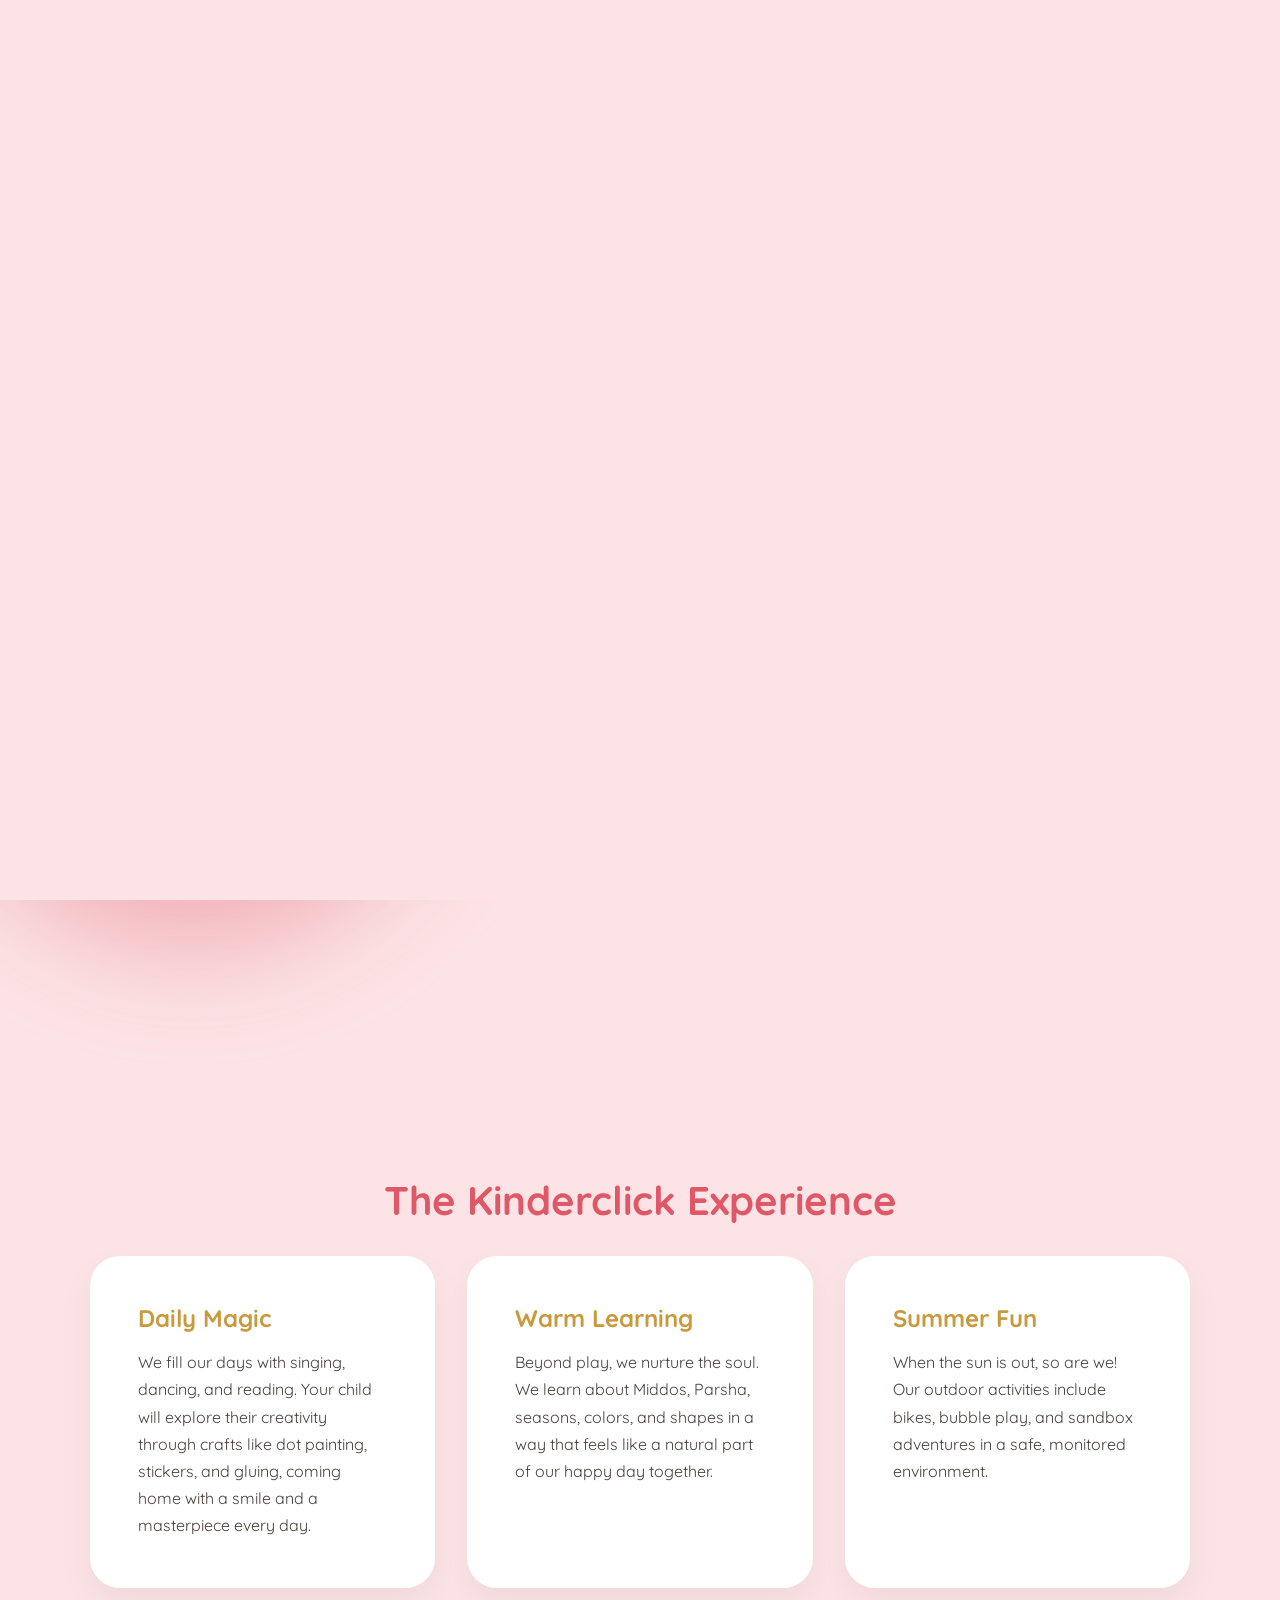
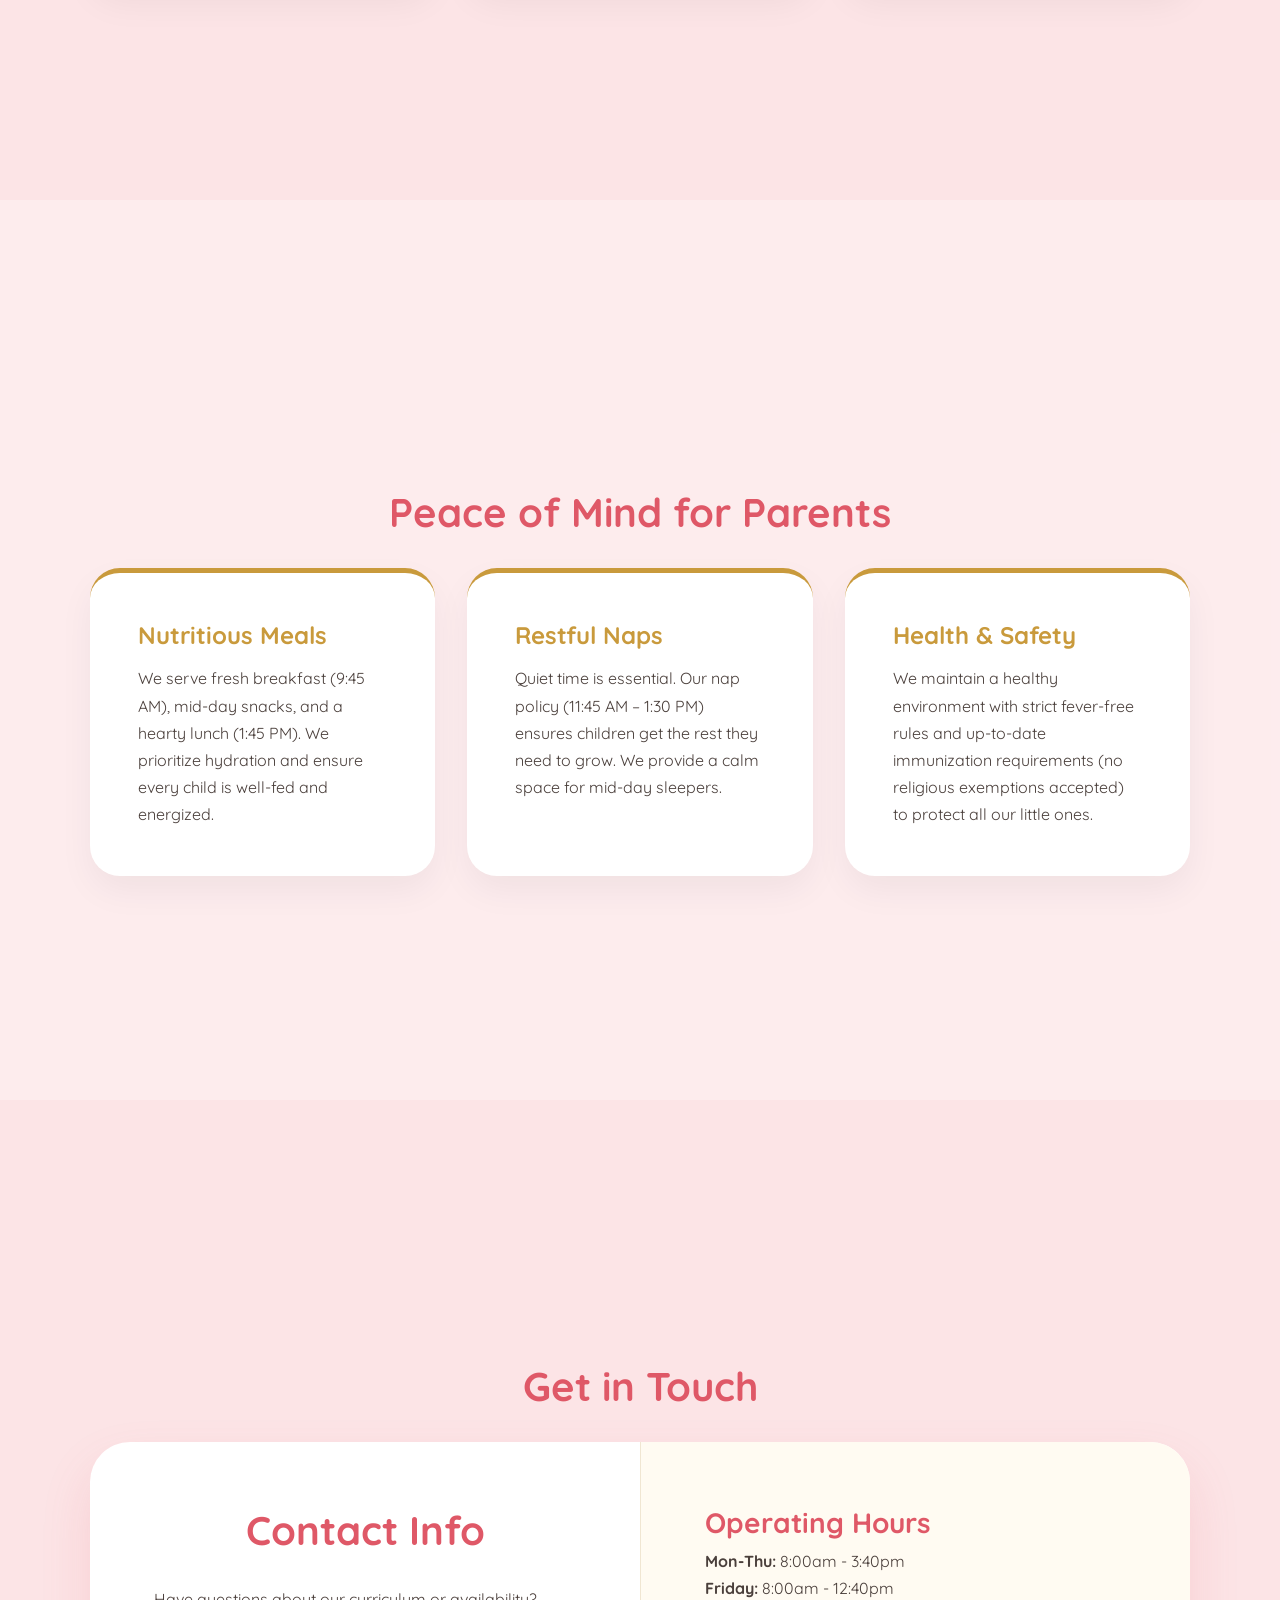
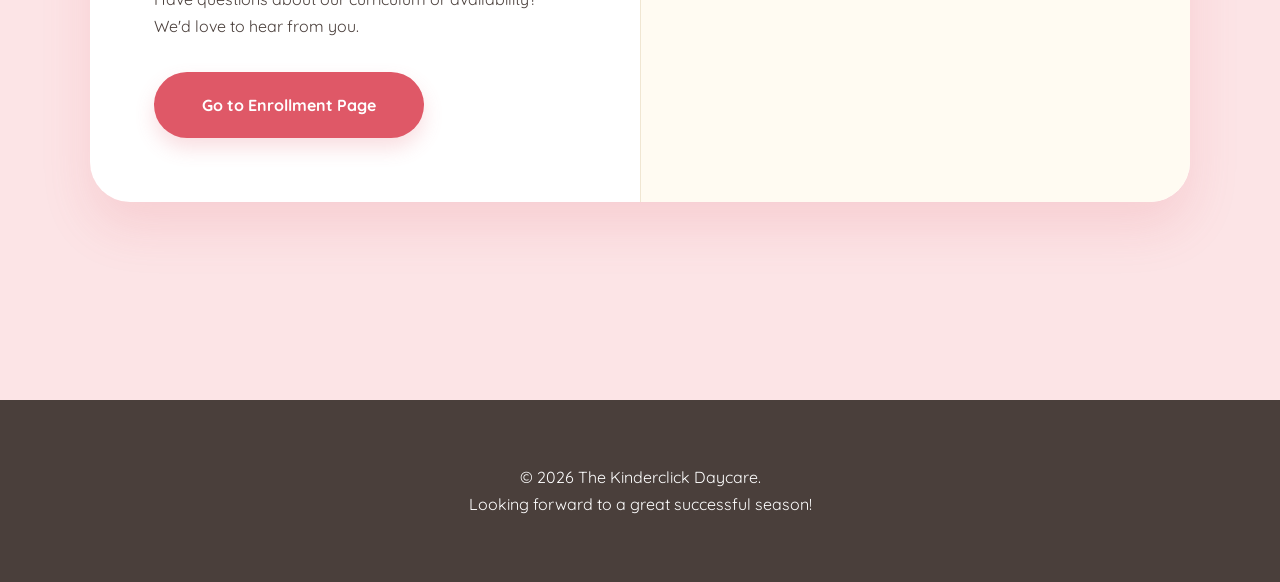
==== commit 37d1488a: "fix" ====
--- a/index.html
+++ b/index.html
@@ -6,7 +6,7 @@
     <title>The Kinderclick Daycare | Where Every Child Blossoms</title>
     <link rel="icon" type="image/png" href="favicon.png">
     <style>
-		/* --- SITE LOADER STYLES --- */
+        /* --- SITE LOADER STYLES --- */
         #site-loader {
             position: fixed;
             top: 0;
@@ -52,6 +52,7 @@
                 opacity: 0; /* Fades out smoothly as it lands */
             }
         }
+
         :root {
             --primary-pink: #fce4e6;
             --accent-red: #df5867;
@@ -65,7 +66,6 @@
             box-sizing: border-box;
             margin: 0;
             padding: 0;
-            /* font-family: 'Segoe UI', Tahoma, Geneva, Verdana, sans-serif; */
         }
 
         html { scroll-behavior: smooth; }
@@ -154,9 +154,10 @@
             width: 100%;
         }
 
-        h1, h2 { color: var(--accent-red); line-height: 1.2; }
+        h1, h2, h3 { color: var(--accent-red); line-height: 1.2; }
         h1 { font-size: clamp(2.5rem, 7vw, 4.5rem); margin-bottom: 1.5rem; }
         h2 { font-size: 2.5rem; margin-bottom: 2rem; text-align: center; }
+        h3 { font-size: 1.75rem; margin-bottom: 0.5rem; }
         
         .highlight { color: var(--brand-gold); }
 
@@ -214,327 +215,6 @@
             .contact-wrapper { grid-template-columns: 1fr; }
             section { padding-top: 6rem; }
         }
-		/* --- ANIMATED HERO ELEMENTS --- */
-        /* Initially hide the text so they can fade in elegantly after the loader */
-        .hero h1, 
-        .hero p, 
-        .hero .btn {
-            opacity: 0;
-            animation: fadeInUp 1.2s cubic-bezier(0.25, 0.46, 0.45, 0.94) forwards;
-        }
-
-        /* Staggered delays so they appear one after the other (allowing 2s for loader) */
-        .hero h1 { animation-delay: 2.1s; }
-        .hero p  { animation-delay: 2.4s; }
-        .hero .btn { animation-delay: 2.7s; }
-
-        /* The gentle slide-up effect */
-        @keyframes fadeInUp {
-            from {
-                opacity: 0;
-                transform: translateY(30px);
-            }
-            to {
-                opacity: 1;
-                transform: translateY(0);
-            }
-        }
-
-        /* --- GROW & BLOSSOM TEXT EFFECT --- */
-        .highlight {
-            display: inline-block;
-            color: var(--brand-gold);
-            animation: textBlossom 3s ease-in-out infinite alternate;
-            transform-origin: center;
-        }
-
-        @keyframes textBlossom {
-            0% { transform: scale(1); filter: drop-shadow(0 0 0px rgba(201,154,60,0)); }
-            100% { transform: scale(1.03) rotate(1deg); filter: drop-shadow(0 4px 10px rgba(201,154,60,0.15)); }
-        }
-
-        /* --- FLOATING BACKGROUND PARTICLES --- */
-        .hero-particles {
-            position: absolute;
-            width: 100%;
-            height: 100%;
-            top: 0;
-            left: 0;
-            overflow: hidden;
-            z-index: -1;
-            pointer-events: none;
-        }
-
-        .bubble {
-            position: absolute;
-            background: rgba(255, 255, 255, 0.6);
-            border-radius: 50%;
-            animation: floatBubble 8s infinite linear;
-            bottom: -50px;
-        }
-
-        /* Varied particle sizes and positions */
-        .bubble:nth-child(1) { left: 15%; width: 40px; height: 40px; animation-duration: 9s; animation-delay: 2s; background: rgba(239, 88, 103, 0.15); }
-        .bubble:nth-child(2) { left: 35%; width: 20px; height: 20px; animation-duration: 7s; animation-delay: 4s; }
-        .bubble:nth-child(3) { left: 75%; width: 50px; height: 50px; animation-duration: 11s; animation-delay: 1s; background: rgba(201, 154, 60, 0.1); }
-        .bubble:nth-child(4) { left: 85%; width: 30px; height: 30px; animation-duration: 8s; animation-delay: 3s; }
-
-        @keyframes floatBubble {
-            0% { transform: translateY(0) scale(1); opacity: 0; }
-            10% { opacity: 1; }
-            90% { opacity: 1; }
-            100% { transform: translateY(-80vh) scale(1.2); opacity: 0; }
-        }
-
-        /* Continuous gentle pulse for the CTA button to invite clicks */
-        .hero .btn {
-            animation: pulseBtn 2s infinite alternate;
-            animation-delay: 3.5s; /* Starts pulsing after it completely fades in */
-        }
-
-        @keyframes pulseBtn {
-            0% { box-shadow: 0 10px 20px rgba(223, 88, 103, 0.2); }
-            100% { box-shadow: 0 15px 30px rgba(223, 88, 103, 0.45); transform: translateY(-2px); }
-        }
-    </style>
-	<!-- Link to your global font styles -->
-	<link rel="stylesheet" href="fonts.css">
-</head>
-<body>
-	<!-- --- SITE PRELOADER --- -->
-    <div id="site-loader">
-        <img src="logo.png" alt="Kinderclick Loader" id="loader-logo">
-    </div>
-
-    <div class="bg-ornament ornament-1"></div>
-    <div class="bg-ornament ornament-2"></div>
-
-    <header>
-        <div class="nav-content">
-            <div class="logo-placeholder">
-                <img src="logo.png" alt="Kinderclick Logo">
-            </div>
-            <nav>
-                <ul>
-                    <li><a href="#about">The Experience</a></li>
-                    <li><a href="#policies">Policies</a></li>
-                    <li><a href="Full.html">Enrollment<<!DOCTYPE html>
-<html lang="en">
-<head>
-    <meta charset="UTF-8">
-    <meta name="viewport" content="width=device-width, initial-scale=1.0">
-    <title>The Kinderclick Daycare | Where Every Child Blossoms</title>
-    <link rel="icon" type="image/png" href="favicon.png">
-    <style>
-        /* --- SITE LOADER STYLES --- */
-        #site-loader {
-            position: fixed;
-            top: 0;
-            left: 0;
-            width: 100%;
-            height: 100%;
-            background: var(--primary-pink); /* Covers the screen in your primary brand color */
-            z-index: 99999; /* Keeps it above everything else */
-            transition: opacity 0.6s ease;
-        }
-
-        #loader-logo {
-            position: absolute;
-            top: 50%;
-            left: 50%;
-            height: 140px;
-            transform: translate(-50%, -50%);
-            /* Triggers the spin and fly animation */
-            animation: spinAndFly 2s cubic-bezier(0.77, 0, 0.175, 1) forwards;
-        }
-
-        @keyframes spinAndFly {
-            0% {
-                top: 50%;
-                left: 50%;
-                transform: translate(-50%, -50%) rotate(0deg);
-                height: 140px;
-            }
-            50% {
-                /* Completes the 360 circle in the center of the screen */
-                top: 50%;
-                left: 50%;
-                transform: translate(-50%, -50%) rotate(360deg);
-                height: 140px;
-                opacity: 1;
-            }
-            100% {
-                /* Flies to the top ribbon and shrinks to match the actual logo size */
-                top: 40px;
-                left: 10vw; /* Navigates towards the flexbox alignment of your header */
-                transform: translate(-50%, -50%) rotate(360deg);
-                height: 60px;
-                opacity: 0; /* Fades out smoothly as it lands */
-            }
-        }
-
-        :root {
-            --primary-pink: #fce4e6;
-            --accent-red: #df5867;
-            --brand-gold: #c99a3c;
-            --deep-brown: #4a3f3b;
-            --white: #ffffff;
-            --glass: rgba(255, 255, 255, 0.85);
-        }
-
-        * {
-            box-sizing: border-box;
-            margin: 0;
-            padding: 0;
-        }
-
-        html { scroll-behavior: smooth; }
-
-        body {
-            background-color: var(--primary-pink);
-            color: var(--deep-brown);
-            line-height: 1.7;
-        }
-
-        .bg-ornament {
-            position: fixed;
-            z-index: -1;
-            opacity: 0.4;
-            filter: blur(60px);
-        }
-        .ornament-1 { width: 50vw; height: 50vw; background: var(--brand-gold); top: -10%; right: -10%; border-radius: 50%; }
-        .ornament-2 { width: 40vw; height: 40vw; background: var(--accent-red); bottom: -5%; left: -5%; border-radius: 50%; }
-
-        header {
-            position: fixed;
-            top: 0;
-            width: 100%;
-            background: var(--glass);
-            backdrop-filter: blur(12px);
-            z-index: 1000;
-            border-bottom: 1px solid rgba(223, 88, 103, 0.1);
-        }
-
-        .nav-content {
-            max-width: 1200px;
-            margin: 0 auto;
-            padding: 1rem 2rem;
-            display: flex;
-            justify-content: space-between;
-            align-items: center;
-        }
-
-        /* --- LOGO ANIMATION --- */
-        .logo-placeholder img { 
-            height: 60px; 
-            /* Applies the continuous floating animation */
-            animation: gentleFloat 4s ease-in-out infinite;
-            transition: transform 0.3s ease;
-        }
-
-        /* Adds a playful little pop and tilt when hovered */
-        .logo-placeholder img:hover {
-            transform: scale(1.1) rotate(-5deg);
-            /* Pauses the float animation while hovered so the transform takes over */
-            animation-play-state: paused; 
-        }
-
-        /* Defines the floating movement */
-        @keyframes gentleFloat {
-            0% { transform: translateY(0px); }
-            50% { transform: translateY(-6px); }
-            100% { transform: translateY(0px); }
-        }
-
-        nav ul {
-            display: flex;
-            list-style: none;
-            gap: 2rem;
-        }
-
-        nav a {
-            text-decoration: none;
-            color: var(--accent-red);
-            font-weight: 700;
-            font-size: 0.85rem;
-            text-transform: uppercase;
-            letter-spacing: 1px;
-        }
-
-        section {
-            min-height: 100vh;
-            padding: 8rem 2rem 4rem;
-            display: flex;
-            align-items: center;
-        }
-
-        .container {
-            max-width: 1100px;
-            margin: 0 auto;
-            width: 100%;
-        }
-
-        h1, h2, h3 { color: var(--accent-red); line-height: 1.2; }
-        h1 { font-size: clamp(2.5rem, 7vw, 4.5rem); margin-bottom: 1.5rem; }
-        h2 { font-size: 2.5rem; margin-bottom: 2rem; text-align: center; }
-        h3 { font-size: 1.75rem; margin-bottom: 0.5rem; }
-        
-        .highlight { color: var(--brand-gold); }
-
-        .hero { text-align: center; background: radial-gradient(circle, var(--white) 0%, transparent 70%); }
-        .hero p { font-size: 1.4rem; max-width: 800px; margin: 0 auto 2.5rem; font-weight: 300; }
-
-        .grid {
-            display: grid;
-            grid-template-columns: repeat(auto-fit, minmax(300px, 1fr));
-            gap: 2rem;
-        }
-
-        .feature-card {
-            background: var(--white);
-            padding: 3rem;
-            border-radius: 30px;
-            box-shadow: 0 15px 35px rgba(0,0,0,0.05);
-            transition: 0.3s;
-        }
-
-        .feature-card:hover { transform: translateY(-10px); }
-        .feature-card h3 { color: var(--brand-gold); margin-bottom: 1rem; font-size: 1.5rem; }
-
-        .contact-wrapper {
-            background: var(--white);
-            border-radius: 40px;
-            overflow: hidden;
-            display: grid;
-            grid-template-columns: 1fr 1fr;
-            box-shadow: 0 25px 50px rgba(223, 88, 103, 0.15);
-        }
-
-        .contact-info { padding: 4rem; }
-        .schedule-side { background: #fffbf2; padding: 4rem; border-left: 1px solid #f0e6d2; }
-
-        .btn {
-            background: var(--accent-red);
-            color: white;
-            padding: 1.2rem 3rem;
-            border-radius: 50px;
-            text-decoration: none;
-            font-weight: bold;
-            display: inline-block;
-            transition: 0.3s;
-            border: none;
-            cursor: pointer;
-            box-shadow: 0 10px 20px rgba(223, 88, 103, 0.2);
-        }
-
-        .btn:hover { background: var(--brand-gold); transform: translateY(-3px); }
-
-        footer { text-align: center; padding: 4rem; background: var(--deep-brown); color: white; }
-
-        @media (max-width: 900px) {
-            .contact-wrapper { grid-template-columns: 1fr; }
-            section { padding-top: 6rem; }
-        }
 
         /* --- ANIMATED HERO ELEMENTS --- */
         /* Initially hide elements so they can fade in elegantly after loader clears */
@@ -606,7 +286,7 @@
             right: -16px;
             width: 13px;
             height: 13px;
-            /*background: var(--white);*/
+            background: var(--white);
         }
 
         /* Fire off infinite looping twinkle cycles when parent pointer rests over text */
@@ -809,113 +489,4 @@
         });
     </script>
 </body>
-</html>/a></li>
-                </ul>
-            </nav>
-        </div>
-    </header>
-
-    <section class="hero" style="position: relative;">
-        <!-- Floating background elements -->
-        <div class="hero-particles">
-            <div class="bubble"></div>
-            <div class="bubble"></div>
-            <div class="bubble"></div>
-            <div class="bubble"></div>
-        </div>
-
-        <div class="container">
-            <h3><span class="highlight">Welcome to </span><br></h3>
-            <h1>The Kinderclick <br><span class="highlight">Daycare</span></h1>
-            <p>Where Every child Grows & Blossoms, <strong>a happy, calm, and loving environment</strong> designed for your child’s successful first steps.</p>
-            <a href="Full.html" class="btn">Apply for the Season</a>
-        </div>
-    </section>
-
-    <section id="about">
-        <div class="container">
-            <h2>The Kinderclick Experience</h2>
-            <div class="grid">
-                <div class="feature-card">
-                    <h3>Daily Magic</h3>
-                    <p>We fill our days with singing, dancing, and reading. Your child will explore their creativity through crafts like dot painting, stickers, and gluing, coming home with a smile and a masterpiece every day.</p>
-                </div>
-                <div class="feature-card">
-                    <h3>Warm Learning</h3>
-                    <p>Beyond play, we nurture the soul. We learn about Middos, Parsha, seasons, colors, and shapes in a way that feels like a natural part of our happy day together.</p>
-                </div>
-                <div class="feature-card">
-                    <h3>Summer Fun</h3>
-                    <p>When the sun is out, so are we! Our outdoor activities include bikes, bubble play, and sandbox adventures in a safe, monitored environment.</p>
-                </div>
-            </div>
-        </div>
-    </section>
-
-    <section id="policies" style="background: rgba(255,255,255,0.3);">
-        <div class="container">
-            <h2>Peace of Mind for Parents</h2>
-            <div class="grid">
-                <div class="feature-card" style="border-top: 5px solid var(--brand-gold);">
-                    <h3>Nutritious Meals</h3>
-                    <p>We serve fresh breakfast (9:45 AM), mid-day snacks, and a hearty lunch (1:45 PM). We prioritize hydration and ensure every child is well-fed and energized.</p>
-                </div>
-                <div class="feature-card" style="border-top: 5px solid var(--brand-gold);">
-                    <h3>Restful Naps</h3>
-                    <p>Quiet time is essential. Our nap policy (11:45 AM – 1:30 PM) ensures children get the rest they need to grow. We provide a calm space for mid-day sleepers.</p>
-                </div>
-                <div class="feature-card" style="border-top: 5px solid var(--brand-gold);">
-                    <h3>Health & Safety</h3>
-                    <p>We maintain a healthy environment with strict fever-free rules and up-to-date immunization requirements (no religious exemptions accepted) to protect all our little ones.</p>
-                </div>
-            </div>
-        </div>
-    </section>
-
-    <section id="contact">
-        <div class="container">
-	    <h2>Get in Touch</h2>
-            <div class="contact-wrapper">
-                <div class="contact-info">
-                    <h2>Contact Info</h2>
-                    <p style="margin-bottom: 2rem;">Have questions about our curriculum or availability? We'd love to hear from you.</p>
-                    <!-- <p><strong>Provider:</strong> Breindy Friedman</p>
-                    <p><strong>Location:</strong> Please contact for address details.</p> -->
-                    <p style="margin-top: 2rem;">
-                        <a href="Full.html" class="btn">Go to Enrollment Page</a>
-                    </p>
-                </div>
-                <div class="schedule-side">
-                    <h3>Operating Hours</h3>
-                    <p><strong>Mon-Thu:</strong> 8:00am - 3:40pm</p>
-                    <p><strong>Friday:</strong> 8:00am - 12:40pm</p>
-                    
-                    <!-- <div style="margin-top: 3rem; border-top: 2px dashed var(--primary-pink); padding-top: 2rem;">
-                        <h3>Registration Links</h3>
-                        <p style="font-size: 0.9rem; margin-bottom: 1.5rem;">Ready to join? You can download our full policy handbook or proceed to our digital enrollment portal.</p>
-                        <a href="OCFS-LDSS-0792.pdf" download="Kinderclick_Enrollment.pdf" class="btn" style="background: var(--brand-gold); padding: 0.8rem 1.5rem;">Download PDF</a> -->
-                    </div>
-                </div>
-            </div>
-        </div>
-    </section>
-
-    <footer>
-        <p>&copy; 2026 The Kinderclick Daycare. <br>Looking forward to a great successful season!</p>
-    </footer>
-	<script>
-        // Removes the preloader once the logo animation finishes
-        window.addEventListener('load', function() {
-            setTimeout(function() {
-                const loader = document.getElementById('site-loader');
-                loader.style.opacity = '0'; // Fades out the pink background
-                
-                // Removes the element from the page completely so links remain clickable
-                setTimeout(() => {
-                    loader.style.display = 'none';
-                }, 600);
-            }, 1900); // Triggers right as the logo lands in the ribbon
-        });
-    </script>
-</body>
 </html>
